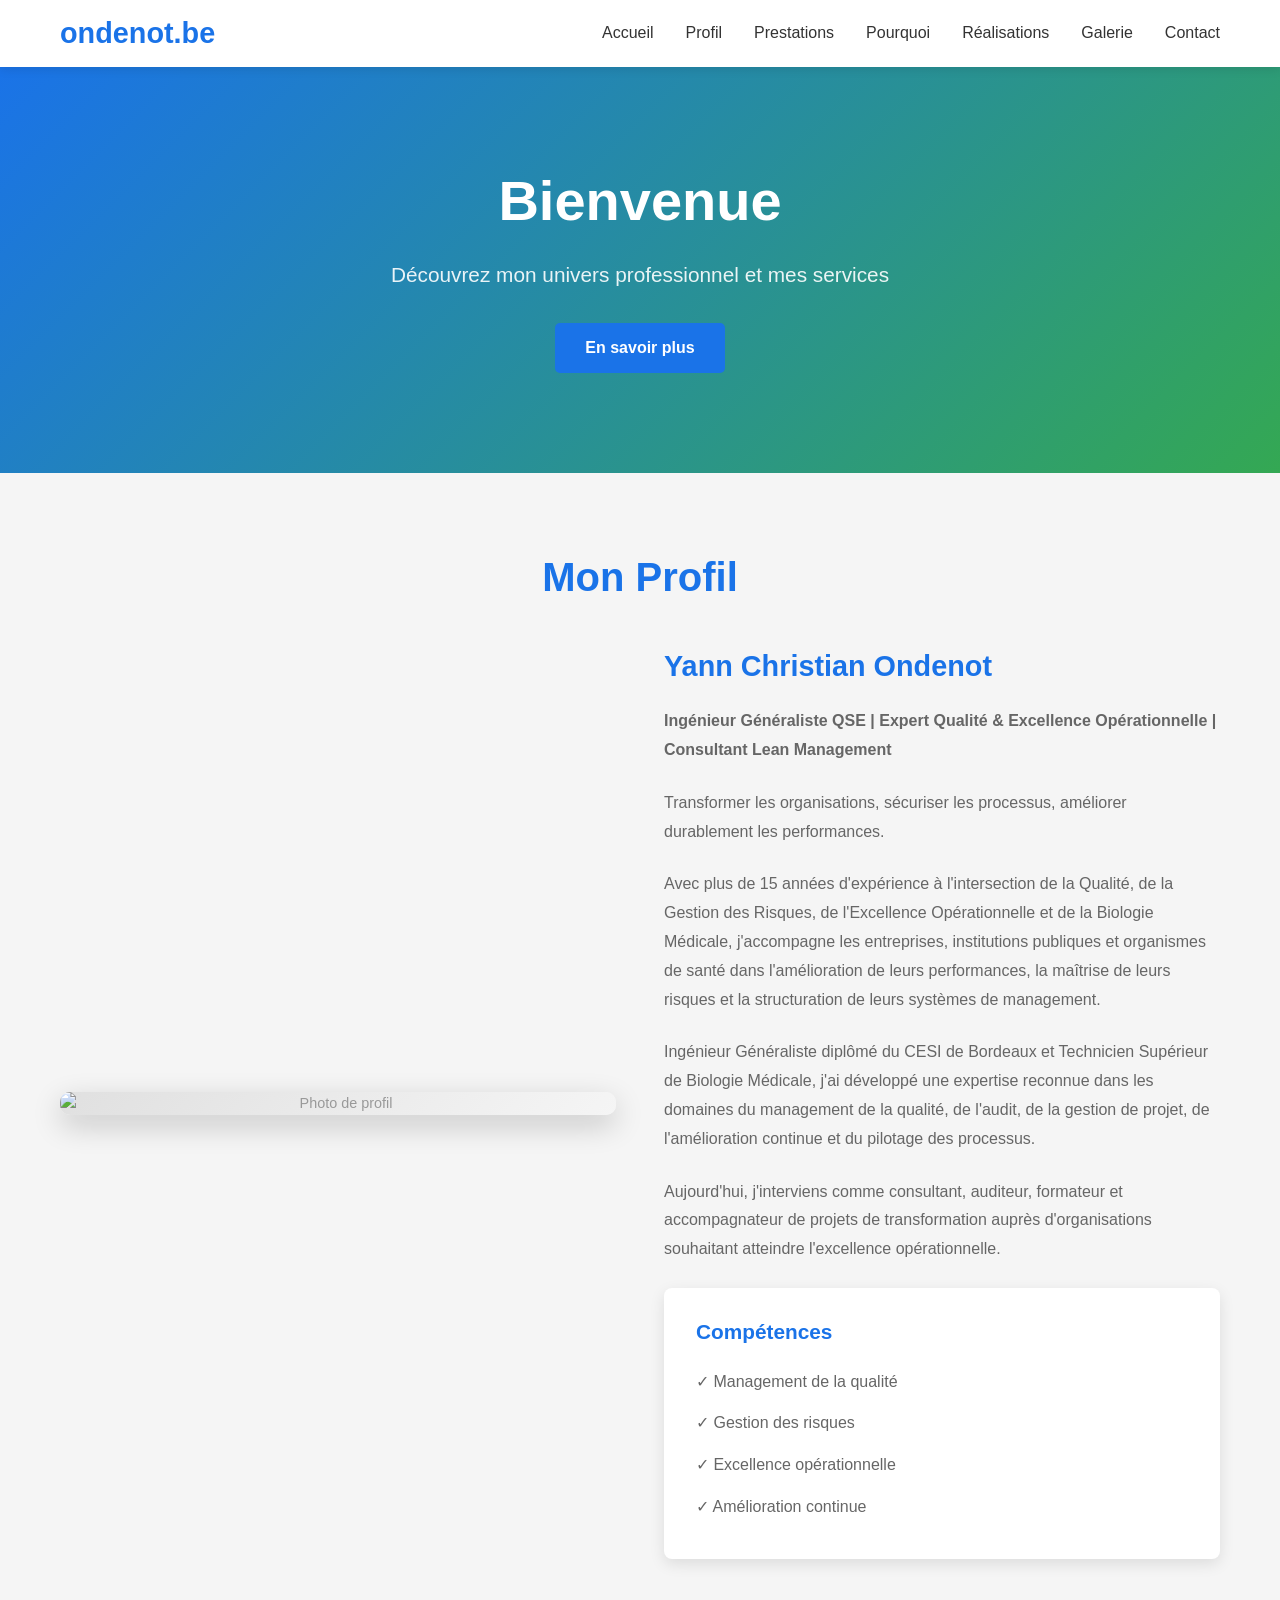
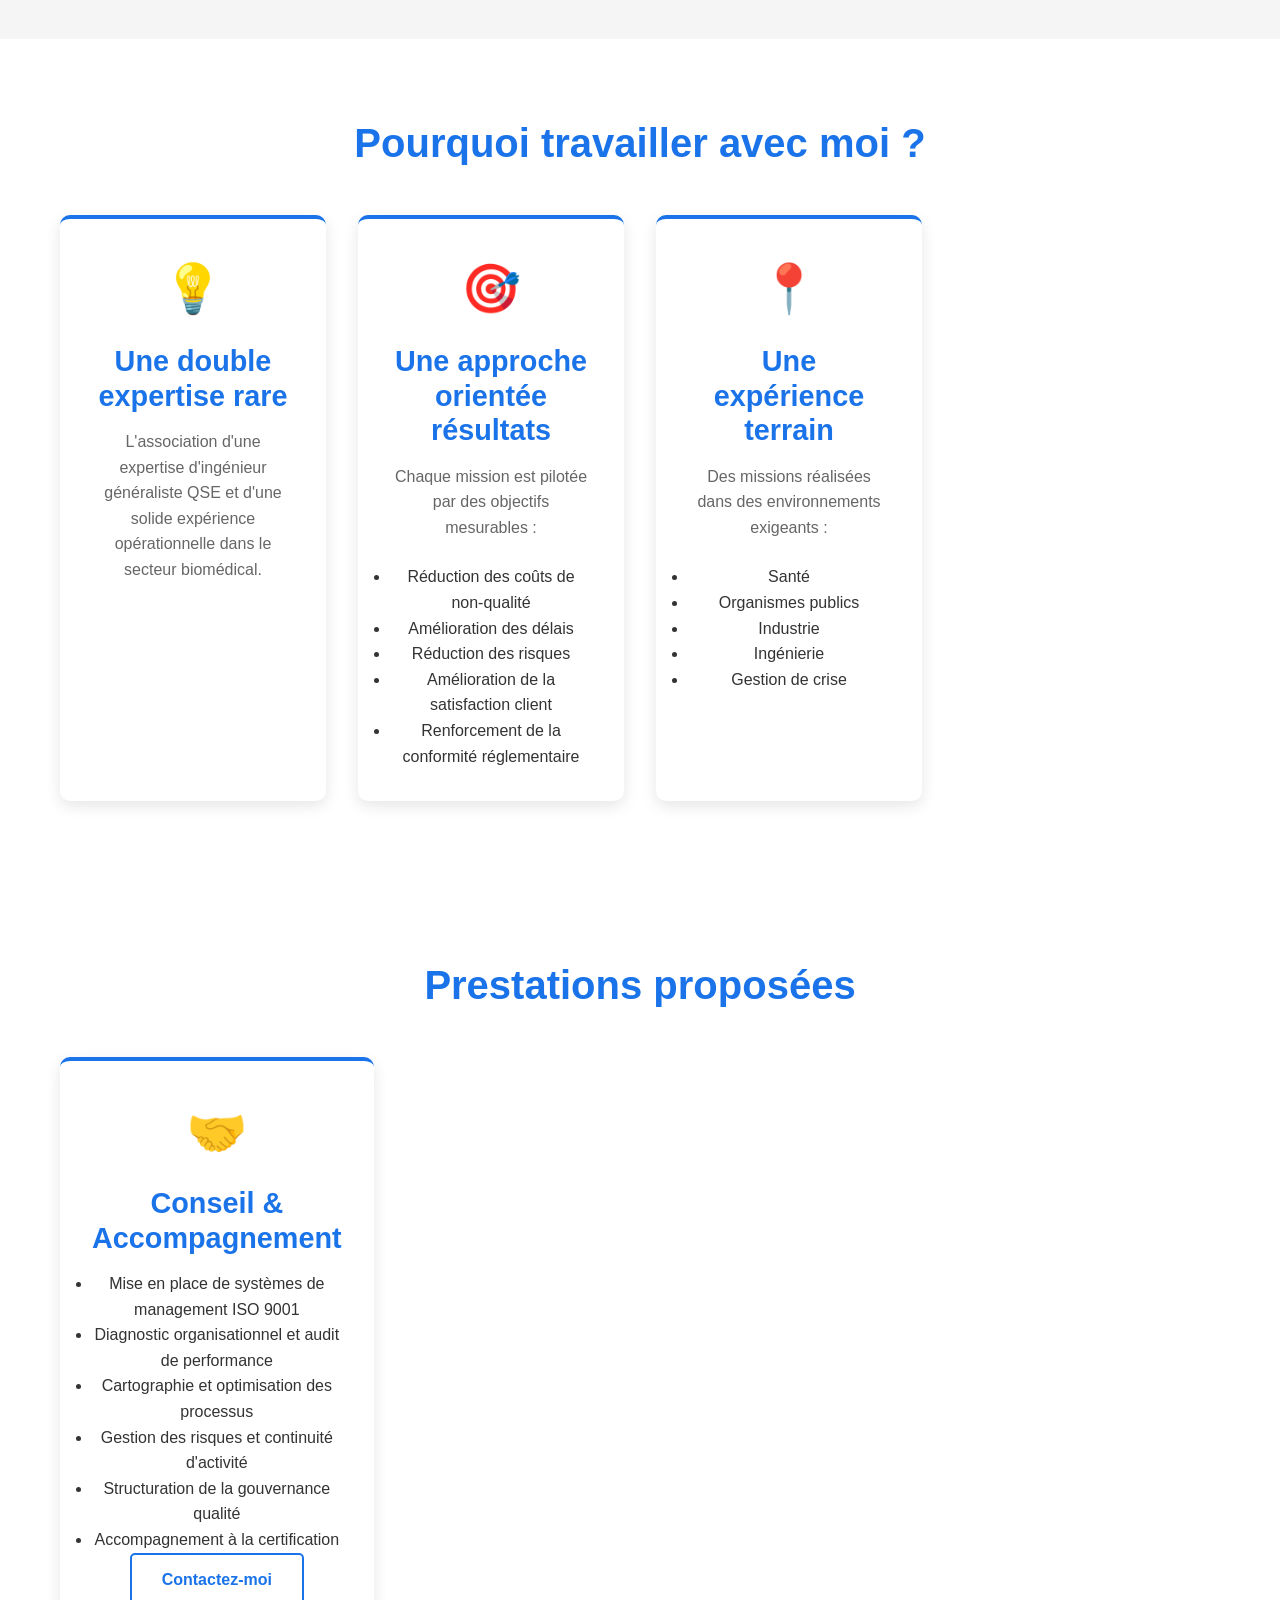
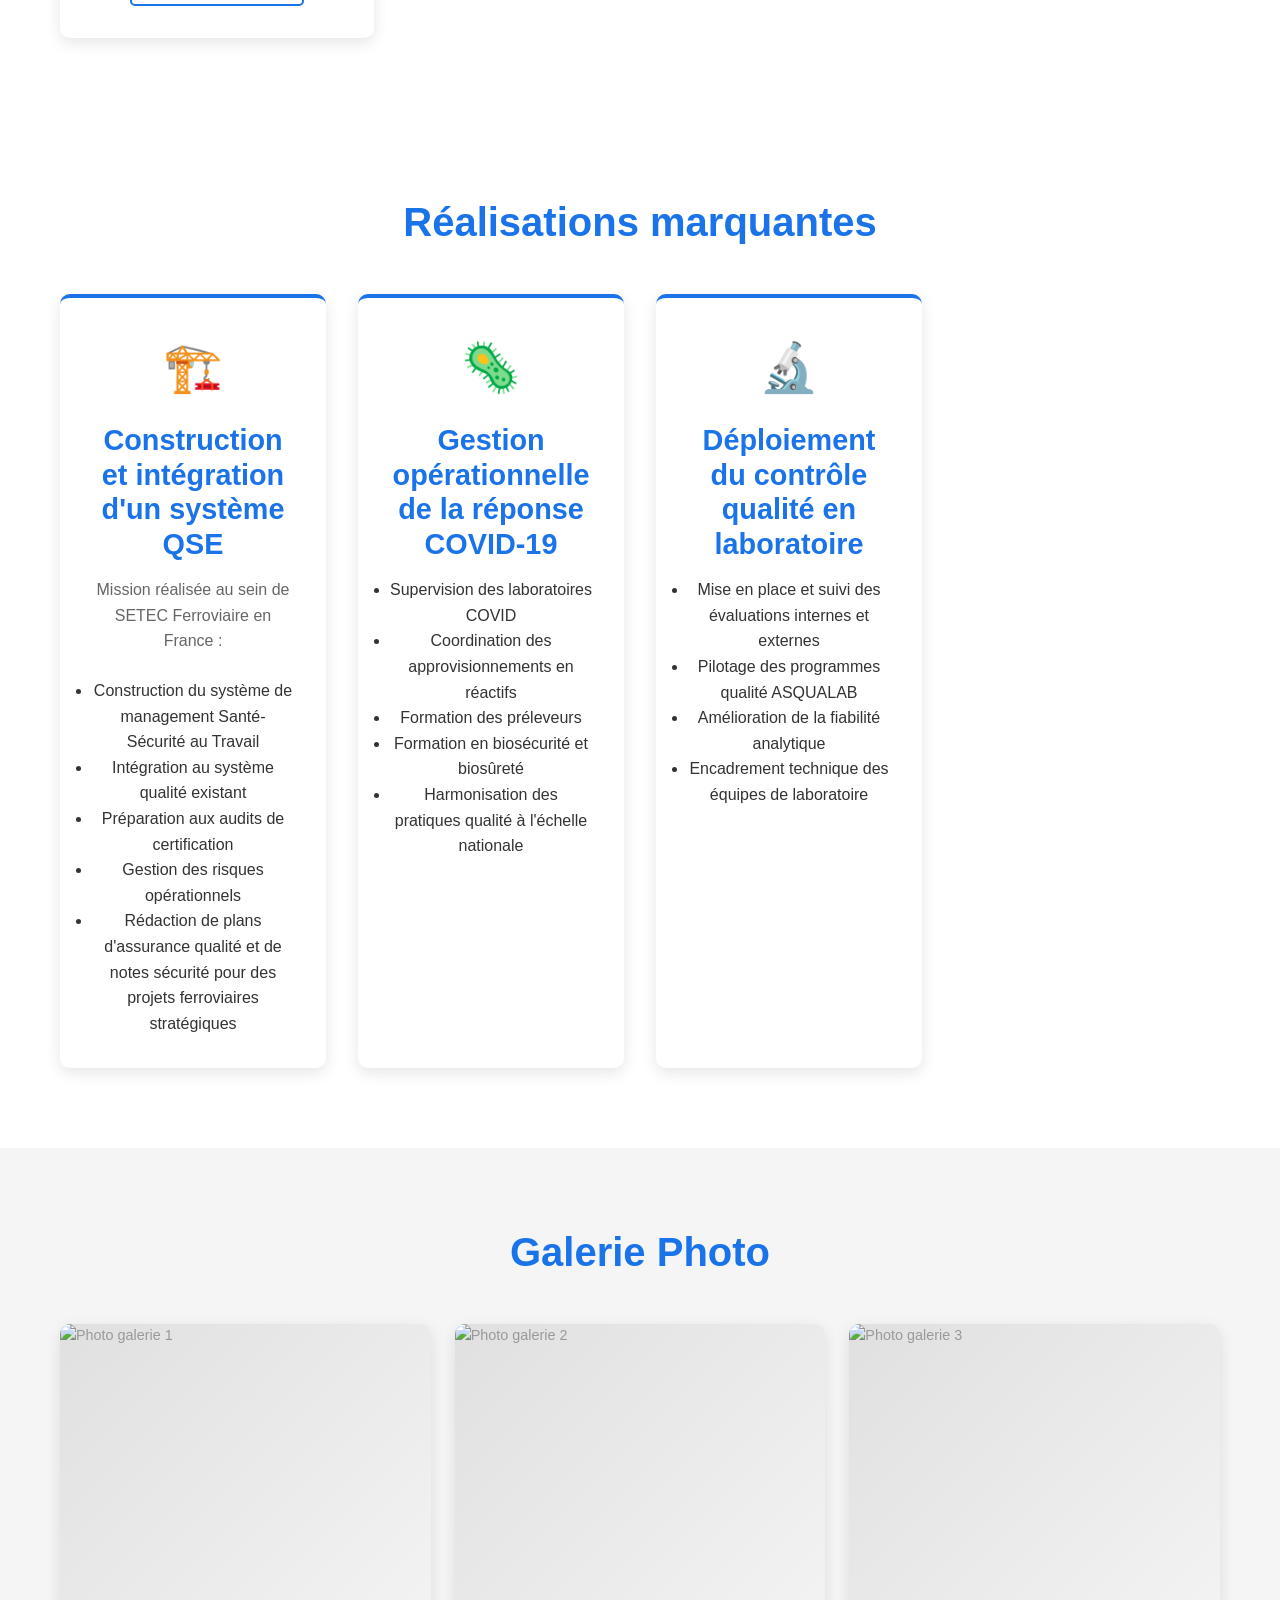
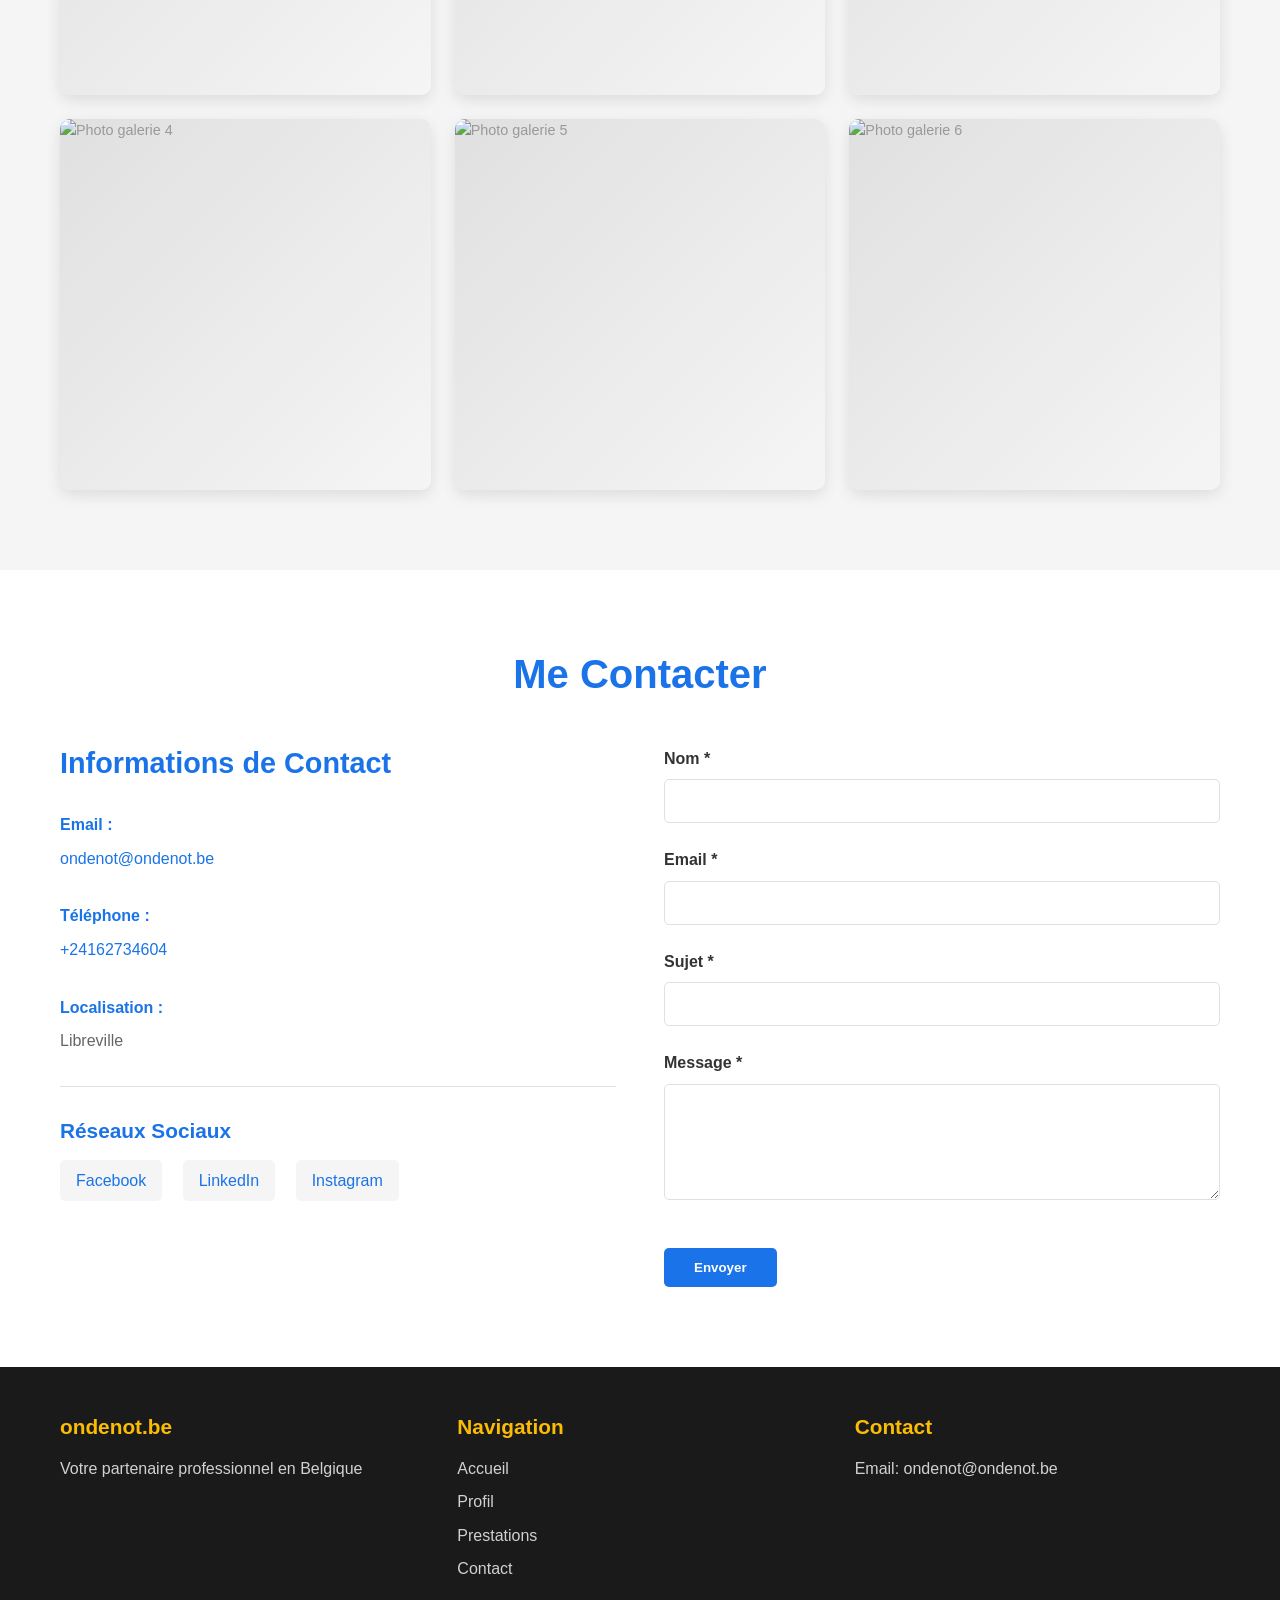
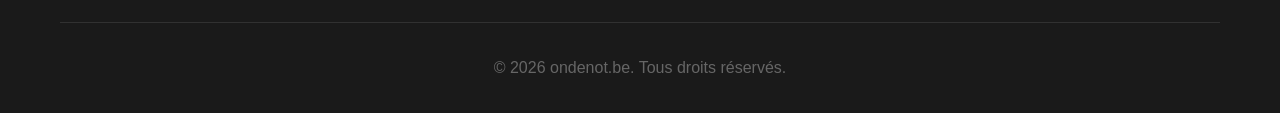
==== docs/index.html @ 8144bcaa "Add files via upload" ====
<!DOCTYPE html>
<html lang="fr">
<head>
    <meta charset="UTF-8">
    <meta name="viewport" content="width=device-width, initial-scale=1.0">
    <meta name="description" content="ondenot.be - Découvrez mon profil, mes prestations et galerie photo">
    <title>ondenot.be - Profil & Prestations</title>
    <link rel="stylesheet" href="assets/css/styles.css">
    <link rel="stylesheet" href="assets/css/responsive.css">
</head>
<body>
    <!-- Navigation -->
    <nav class="navbar">
        <div class="container">
            <div class="nav-wrapper">
                <div class="logo">
                    <h1>ondenot.be</h1>
                </div>
                <ul class="nav-menu">
                    <li><a href="#home" class="nav-link">Accueil</a></li>
                    <li><a href="#profil" class="nav-link">Profil</a></li>
                    <li><a href="#prestations" class="nav-link">Prestations</a></li>
                    <li><a href="#pourquoi" class="nav-link">Pourquoi</a></li>
                    <li><a href="#realisations" class="nav-link">Réalisations</a></li>
                    <li><a href="#galerie" class="nav-link">Galerie</a></li>
                    <li><a href="#contact" class="nav-link">Contact</a></li>
                </ul>
                <div class="hamburger">
                    <span></span>
                    <span></span>
                    <span></span>
                </div>
            </div>
        </div>
    </nav>

    <!-- Section Accueil -->
    <section id="home" class="hero">
        <div class="container">
            <div class="hero-content">
                <h2>Bienvenue</h2>
                <p>Découvrez mon univers professionnel et mes services</p>
                <a href="#prestations" class="btn btn-primary">En savoir plus</a>
            </div>
        </div>
    </section>

    <!-- Section Profil -->
    <section id="profil" class="profil">
        <div class="container">
            <h2 class="section-title">Mon Profil</h2>
            <div class="profil-content">
                <div class="profil-image">
                    <img src="assets/images/profil.jpg" alt="Photo de profil" class="image-placeholder">
                </div>
                <div class="profil-text">
                    <h3>Yann Christian Ondenot</h3>
                    <p><strong>Ingénieur Généraliste QSE | Expert Qualité & Excellence Opérationnelle | Consultant Lean Management</strong></p>
                    <p>Transformer les organisations, sécuriser les processus, améliorer durablement les performances.</p>
                    <p>Avec plus de 15 années d'expérience à l'intersection de la Qualité, de la Gestion des Risques, de l'Excellence Opérationnelle et de la Biologie Médicale, j'accompagne les entreprises, institutions publiques et organismes de santé dans l'amélioration de leurs performances, la maîtrise de leurs risques et la structuration de leurs systèmes de management.</p>
                    <p>Ingénieur Généraliste diplômé du CESI de Bordeaux et Technicien Supérieur de Biologie Médicale, j'ai développé une expertise reconnue dans les domaines du management de la qualité, de l'audit, de la gestion de projet, de l'amélioration continue et du pilotage des processus.</p>
                    <p>Aujourd'hui, j'interviens comme consultant, auditeur, formateur et accompagnateur de projets de transformation auprès d'organisations souhaitant atteindre l'excellence opérationnelle.</p>
                    <div class="skills">
                        <h4>Compétences</h4>
                        <ul>
                            <li>✓ Management de la qualité</li>
                            <li>✓ Gestion des risques</li>
                            <li>✓ Excellence opérationnelle</li>
                            <li>✓ Amélioration continue</li>
                        </ul>
                    </div>
                </div>
            </div>
        </div>
    </section>

    <!-- Section Pourquoi travailler avec moi -->
    <section id="pourquoi" class="prestations">
        <div class="container">
            <h2 class="section-title">Pourquoi travailler avec moi ?</h2>
            <div class="prestations-grid">
                <div class="prestation-card">
                    <div class="card-icon">💡</div>
                    <h3>Une double expertise rare</h3>
                    <p>L'association d'une expertise d'ingénieur généraliste QSE et d'une solide expérience opérationnelle dans le secteur biomédical.</p>
                </div>
                <div class="prestation-card">
                    <div class="card-icon">🎯</div>
                    <h3>Une approche orientée résultats</h3>
                    <p>Chaque mission est pilotée par des objectifs mesurables :</p>
                    <ul>
                        <li>Réduction des coûts de non-qualité</li>
                        <li>Amélioration des délais</li>
                        <li>Réduction des risques</li>
                        <li>Amélioration de la satisfaction client</li>
                        <li>Renforcement de la conformité réglementaire</li>
                    </ul>
                </div>
                <div class="prestation-card">
                    <div class="card-icon">📍</div>
                    <h3>Une expérience terrain</h3>
                    <p>Des missions réalisées dans des environnements exigeants :</p>
                    <ul>
                        <li>Santé</li>
                        <li>Organismes publics</li>
                        <li>Industrie</li>
                        <li>Ingénierie</li>
                        <li>Gestion de crise</li>
                    </ul>
                </div>
            </div>
        </div>
    </section>

    <!-- Section Prestations -->
    <section id="prestations" class="prestations">
        <div class="container">
            <h2 class="section-title">Prestations proposées</h2>
            <div class="prestations-grid">
                <div class="prestation-card">
                    <div class="card-icon">🤝</div>
                    <h3>Conseil & Accompagnement</h3>
                    <ul>
                        <li>Mise en place de systèmes de management ISO 9001</li>
                        <li>Diagnostic organisationnel et audit de performance</li>
                        <li>Cartographie et optimisation des processus</li>
                        <li>Gestion des risques et continuité d'activité</li>
                        <li>Structuration de la gouvernance qualité</li>
                        <li>Accompagnement à la certification</li>
                    </ul>
                    <a href="#contact" class="btn btn-secondary">Contactez-moi</a>
                </div>
            </div>
        </div>
    </section>

    <!-- Section Réalisations -->
    <section id="realisations" class="realisations">
        <div class="container">
            <h2 class="section-title">Réalisations marquantes</h2>
            <div class="prestations-grid">
                <div class="prestation-card">
                    <div class="card-icon">🏗️</div>
                    <h3>Construction et intégration d'un système QSE</h3>
                    <p>Mission réalisée au sein de SETEC Ferroviaire en France :</p>
                    <ul>
                        <li>Construction du système de management Santé-Sécurité au Travail</li>
                        <li>Intégration au système qualité existant</li>
                        <li>Préparation aux audits de certification</li>
                        <li>Gestion des risques opérationnels</li>
                        <li>Rédaction de plans d'assurance qualité et de notes sécurité pour des projets ferroviaires stratégiques</li>
                    </ul>
                </div>
                <div class="prestation-card">
                    <div class="card-icon">🦠</div>
                    <h3>Gestion opérationnelle de la réponse COVID-19</h3>
                    <ul>
                        <li>Supervision des laboratoires COVID</li>
                        <li>Coordination des approvisionnements en réactifs</li>
                        <li>Formation des préleveurs</li>
                        <li>Formation en biosécurité et biosûreté</li>
                        <li>Harmonisation des pratiques qualité à l'échelle nationale</li>
                    </ul>
                </div>
                <div class="prestation-card">
                    <div class="card-icon">🔬</div>
                    <h3>Déploiement du contrôle qualité en laboratoire</h3>
                    <ul>
                        <li>Mise en place et suivi des évaluations internes et externes</li>
                        <li>Pilotage des programmes qualité ASQUALAB</li>
                        <li>Amélioration de la fiabilité analytique</li>
                        <li>Encadrement technique des équipes de laboratoire</li>
                    </ul>
                </div>
            </div>
        </div>
    </section>

    <!-- Section Galerie -->
    <section id="galerie" class="galerie">
        <div class="container">
            <h2 class="section-title">Galerie Photo</h2>
            <div class="gallery-grid">
                <div class="gallery-item">
                    <img src="assets/gallery/photo-1.jpg" alt="Photo galerie 1" class="image-placeholder-gallery">
                    <div class="overlay">
                        <span>Photo 1</span>
                    </div>
                </div>
                <div class="gallery-item">
                    <img src="assets/gallery/photo-2.jpg" alt="Photo galerie 2" class="image-placeholder-gallery">
                    <div class="overlay">
                        <span>Photo 2</span>
                    </div>
                </div>
                <div class="gallery-item">
                    <img src="assets/gallery/photo-3.jpg" alt="Photo galerie 3" class="image-placeholder-gallery">
                    <div class="overlay">
                        <span>Photo 3</span>
                    </div>
                </div>
                <div class="gallery-item">
                    <img src="assets/gallery/photo-4.jpg" alt="Photo galerie 4" class="image-placeholder-gallery">
                    <div class="overlay">
                        <span>Photo 4</span>
                    </div>
                </div>
                <div class="gallery-item">
                    <img src="assets/gallery/photo-5.jpg" alt="Photo galerie 5" class="image-placeholder-gallery">
                    <div class="overlay">
                        <span>Photo 5</span>
                    </div>
                </div>
                <div class="gallery-item">
                    <img src="assets/gallery/photo-6.jpg" alt="Photo galerie 6" class="image-placeholder-gallery">
                    <div class="overlay">
                        <span>Photo 6</span>
                    </div>
                </div>
            </div>
        </div>
    </section>

    <!-- Section Contact -->
    <section id="contact" class="contact">
        <div class="container">
            <h2 class="section-title">Me Contacter</h2>
            <div class="contact-wrapper">
                <div class="contact-info">
                    <h3>Informations de Contact</h3>
                    <div class="info-item">
                        <strong>Email :</strong>
                        <a href="mailto:ondenot@ondenot.be">ondenot@ondenot.be</a>
                    </div>
                    <div class="info-item">
                        <strong>Téléphone :</strong>
                        <a href="tel:+24162734604">+24162734604</a>
                    </div>
                    <div class="info-item">
                        <strong>Localisation :</strong>
                        <p>Libreville</p>
                    </div>
                    <div class="social-links">
                        <h4>Réseaux Sociaux</h4>
                        <a href="#" class="social-link">Facebook</a>
                        <a href="https://www.linkedin.com/in/ondenotyann" class="social-link" target="_blank" rel="noopener">LinkedIn</a>
                        <a href="#" class="social-link">Instagram</a>
                    </div>
                </div>
                <form class="contact-form" id="contactForm">
                    <div class="form-group">
                        <label for="name">Nom *</label>
                        <input type="text" id="name" name="name" required>
                    </div>
                    <div class="form-group">
                        <label for="email">Email *</label>
                        <input type="email" id="email" name="email" required>
                    </div>
                    <div class="form-group">
                        <label for="sujet">Sujet *</label>
                        <input type="text" id="sujet" name="sujet" required>
                    </div>
                    <div class="form-group">
                        <label for="message">Message *</label>
                        <textarea id="message" name="message" rows="5" required></textarea>
                    </div>
                    <button type="submit" class="btn btn-primary">Envoyer</button>
                </form>
            </div>
        </div>
    </section>

    <!-- Footer -->
    <footer class="footer">
        <div class="container">
            <div class="footer-content">
                <div class="footer-section">
                    <h4>ondenot.be</h4>
                    <p>Votre partenaire professionnel en Belgique</p>
                </div>
                <div class="footer-section">
                    <h4>Navigation</h4>
                    <ul>
                        <li><a href="#home">Accueil</a></li>
                        <li><a href="#profil">Profil</a></li>
                        <li><a href="#prestations">Prestations</a></li>
                        <li><a href="#contact">Contact</a></li>
                    </ul>
                </div>
                <div class="footer-section">
                    <h4>Contact</h4>
                    <p>Email: <a href="mailto:ondenot@ondenot.be">ondenot@ondenot.be</a></p>
                </div>
            </div>
            <div class="footer-bottom">
                <p>&copy; 2026 ondenot.be. Tous droits réservés.</p>
            </div>
        </div>
    </footer>

    <script src="assets/js/main.js"></script>
</body>
</html>
---- docs/assets/css/styles.css ----
/* ===========================
   VARIABLES & RESET
   =========================== */

:root {
    --primary-color: #1a73e8;
    --secondary-color: #34a853;
    --accent-color: #fbbc04;
    --dark-bg: #1a1a1a;
    --light-bg: #f5f5f5;
    --text-dark: #333333;
    --text-light: #666666;
    --border-color: #e0e0e0;
    --transition: all 0.3s ease;
}

* {
    margin: 0;
    padding: 0;
    box-sizing: border-box;
}

html {
    scroll-behavior: smooth;
}

body {
    font-family: 'Segoe UI', Tahoma, Geneva, Verdana, sans-serif;
    line-height: 1.6;
    color: var(--text-dark);
    background-color: #ffffff;
}

/* ===========================
   CONTAINER & TYPOGRAPHY
   =========================== */

.container {
    max-width: 1200px;
    margin: 0 auto;
    padding: 0 20px;
}

h1, h2, h3, h4, h5, h6 {
    line-height: 1.2;
    margin-bottom: 1rem;
}

h2 {
    font-size: 2.5rem;
    color: var(--text-dark);
}

h3 {
    font-size: 1.8rem;
    color: var(--text-dark);
}

h4 {
    font-size: 1.3rem;
    color: var(--text-dark);
}

p {
    color: var(--text-light);
    margin-bottom: 1rem;
}

a {
    text-decoration: none;
    color: var(--primary-color);
    transition: var(--transition);
}

a:hover {
    color: var(--secondary-color);
}

/* ===========================
   NAVBAR
   =========================== */

.navbar {
    background: white;
    box-shadow: 0 2px 10px rgba(0, 0, 0, 0.1);
    position: sticky;
    top: 0;
    z-index: 1000;
}

.nav-wrapper {
    display: flex;
    justify-content: space-between;
    align-items: center;
    padding: 1rem 0;
}

.logo h1 {
    color: var(--primary-color);
    font-size: 1.8rem;
    margin: 0;
}

.nav-menu {
    display: flex;
    list-style: none;
    gap: 2rem;
}

.nav-link {
    color: var(--text-dark);
    font-weight: 500;
    transition: var(--transition);
    position: relative;
}

.nav-link::after {
    content: '';
    position: absolute;
    bottom: -5px;
    left: 0;
    width: 0;
    height: 2px;
    background-color: var(--primary-color);
    transition: width 0.3s ease;
}

.nav-link:hover::after {
    width: 100%;
}

.hamburger {
    display: none;
    flex-direction: column;
    cursor: pointer;
}

.hamburger span {
    width: 25px;
    height: 3px;
    background-color: var(--text-dark);
    margin: 5px 0;
    transition: var(--transition);
}

/* ===========================
   BUTTONS
   =========================== */

.btn {
    display: inline-block;
    padding: 12px 30px;
    border-radius: 5px;
    font-weight: 600;
    cursor: pointer;
    transition: var(--transition);
    border: none;
    text-align: center;
}

.btn-primary {
    background-color: var(--primary-color);
    color: white;
}

.btn-primary:hover {
    background-color: #1557b0;
    transform: translateY(-2px);
    box-shadow: 0 5px 15px rgba(26, 115, 232, 0.3);
}

.btn-secondary {
    background-color: white;
    color: var(--primary-color);
    border: 2px solid var(--primary-color);
}

.btn-secondary:hover {
    background-color: var(--primary-color);
    color: white;
}

/* ===========================
   HERO SECTION
   =========================== */

.hero {
    background: linear-gradient(135deg, var(--primary-color) 0%, var(--secondary-color) 100%);
    color: white;
    padding: 100px 0;
    text-align: center;
}

.hero-content h2 {
    font-size: 3.5rem;
    color: white;
    margin-bottom: 1.5rem;
}

.hero-content p {
    font-size: 1.3rem;
    color: rgba(255, 255, 255, 0.9);
    margin-bottom: 2rem;
}

/* ===========================
   SECTION STYLES
   =========================== */

section {
    padding: 80px 0;
}

.section-title {
    text-align: center;
    margin-bottom: 3rem;
    color: var(--primary-color);
    font-size: 2.5rem;
}

/* ===========================
   PROFIL SECTION
   =========================== */

.profil {
    background-color: var(--light-bg);
}

.profil-content {
    display: grid;
    grid-template-columns: 1fr 1fr;
    gap: 3rem;
    align-items: center;
}

.profil-image {
    text-align: center;
}

.profil-image img {
    max-width: 100%;
    border-radius: 10px;
    box-shadow: 0 10px 30px rgba(0, 0, 0, 0.2);
}

.profil-text h3 {
    color: var(--primary-color);
    margin-bottom: 1.5rem;
}

.profil-text p {
    margin-bottom: 1.5rem;
    line-height: 1.8;
}

.skills {
    background: white;
    padding: 2rem;
    border-radius: 8px;
    box-shadow: 0 5px 15px rgba(0, 0, 0, 0.1);
}

.skills h4 {
    color: var(--primary-color);
    margin-bottom: 1rem;
}

.skills ul {
    list-style: none;
}

.skills li {
    padding: 0.5rem 0;
    color: var(--text-light);
}

.skills li:before {
    margin-right: 0.5rem;
    color: var(--secondary-color);
}

/* ===========================
   PRESTATIONS SECTION
   =========================== */

.prestations {
    background-color: white;
}

.prestations-grid {
    display: grid;
    grid-template-columns: repeat(auto-fit, minmax(250px, 1fr));
    gap: 2rem;
}

.prestation-card {
    background: white;
    padding: 2rem;
    border-radius: 10px;
    text-align: center;
    box-shadow: 0 5px 15px rgba(0, 0, 0, 0.1);
    transition: var(--transition);
    border-top: 4px solid var(--primary-color);
}

.prestation-card:hover {
    transform: translateY(-10px);
    box-shadow: 0 15px 30px rgba(0, 0, 0, 0.2);
}

.card-icon {
    font-size: 3rem;
    margin-bottom: 1rem;
}

.prestation-card h3 {
    color: var(--primary-color);
    margin-bottom: 1rem;
}

.prestation-card p {
    margin-bottom: 1.5rem;
    color: var(--text-light);
}

/* ===========================
   GALERIE SECTION
   =========================== */

.galerie {
    background-color: var(--light-bg);
}

.gallery-grid {
    display: grid;
    grid-template-columns: repeat(auto-fit, minmax(250px, 1fr));
    gap: 1.5rem;
}

.gallery-item {
    position: relative;
    overflow: hidden;
    border-radius: 10px;
    box-shadow: 0 5px 15px rgba(0, 0, 0, 0.1);
    cursor: pointer;
    aspect-ratio: 1;
}

.gallery-item img {
    width: 100%;
    height: 100%;
    object-fit: cover;
    transition: var(--transition);
}

.gallery-item:hover img {
    transform: scale(1.1);
}

.overlay {
    position: absolute;
    top: 0;
    left: 0;
    right: 0;
    bottom: 0;
    background: rgba(26, 115, 232, 0.8);
    display: flex;
    align-items: center;
    justify-content: center;
    opacity: 0;
    transition: var(--transition);
}

.gallery-item:hover .overlay {
    opacity: 1;
}

.overlay span {
    color: white;
    font-size: 1.5rem;
    font-weight: 600;
}

.image-placeholder,
.image-placeholder-gallery {
    width: 100%;
    height: 100%;
    background: linear-gradient(135deg, #e0e0e0 0%, #f5f5f5 100%);
    display: flex;
    align-items: center;
    justify-content: center;
    color: #999;
    font-size: 0.9rem;
}

/* ===========================
   CONTACT SECTION
   =========================== */

.contact {
    background-color: white;
}

.contact-wrapper {
    display: grid;
    grid-template-columns: 1fr 1fr;
    gap: 3rem;
}

.contact-info h3 {
    color: var(--primary-color);
    margin-bottom: 2rem;
}

.info-item {
    margin-bottom: 2rem;
}

.info-item strong {
    display: block;
    margin-bottom: 0.5rem;
    color: var(--primary-color);
}

.social-links {
    margin-top: 2rem;
    padding-top: 2rem;
    border-top: 1px solid var(--border-color);
}

.social-links h4 {
    color: var(--primary-color);
    margin-bottom: 1rem;
}

.social-link {
    display: inline-block;
    margin-right: 1rem;
    padding: 0.5rem 1rem;
    background-color: var(--light-bg);
    border-radius: 5px;
    color: var(--primary-color);
    transition: var(--transition);
}

.social-link:hover {
    background-color: var(--primary-color);
    color: white;
}

.contact-form {
    display: flex;
    flex-direction: column;
}

.form-group {
    margin-bottom: 1.5rem;
}

.form-group label {
    display: block;
    margin-bottom: 0.5rem;
    font-weight: 600;
    color: var(--text-dark);
}

.form-group input,
.form-group textarea {
    width: 100%;
    padding: 12px;
    border: 1px solid var(--border-color);
    border-radius: 5px;
    font-family: inherit;
    font-size: 1rem;
    transition: var(--transition);
}

.form-group input:focus,
.form-group textarea:focus {
    outline: none;
    border-color: var(--primary-color);
    box-shadow: 0 0 0 3px rgba(26, 115, 232, 0.1);
}

.contact-form .btn {
    align-self: flex-start;
    margin-top: 1rem;
}

/* ===========================
   FOOTER
   =========================== */

.footer {
    background-color: var(--dark-bg);
    color: white;
    padding: 3rem 0 1rem;
}

.footer-content {
    display: grid;
    grid-template-columns: repeat(auto-fit, minmax(250px, 1fr));
    gap: 2rem;
    margin-bottom: 2rem;
}

.footer-section h4 {
    color: var(--accent-color);
    margin-bottom: 1rem;
}

.footer-section p {
    color: rgba(255, 255, 255, 0.8);
}

.footer-section ul {
    list-style: none;
}

.footer-section ul li {
    margin-bottom: 0.5rem;
}

.footer-section a {
    color: rgba(255, 255, 255, 0.8);
    transition: var(--transition);
}

.footer-section a:hover {
    color: var(--accent-color);
}

.footer-bottom {
    border-top: 1px solid rgba(255, 255, 255, 0.1);
    padding-top: 2rem;
    text-align: center;
    color: rgba(255, 255, 255, 0.6);
}

/* ===========================
   ANIMATIONS
   =========================== */

@keyframes fadeInUp {
    from {
        opacity: 0;
        transform: translateY(30px);
    }
    to {
        opacity: 1;
        transform: translateY(0);
    }
}

section {
    animation: fadeInUp 0.6s ease;
}

/* ===========================
   UTILITY CLASSES
   =========================== */

.text-center {
    text-align: center;
}

.mt-2 {
    margin-top: 2rem;
}

.mb-2 {
    margin-bottom: 2rem;
}

.hidden {
    display: none;
}
---- docs/assets/css/responsive.css ----
/* ===========================
   RESPONSIVE DESIGN
   =========================== */

/* Tablets - 768px and down */
@media (max-width: 768px) {
    .hamburger {
        display: flex;
    }

    .nav-menu {
        position: absolute;
        left: -100%;
        top: 70px;
        flex-direction: column;
        background-color: white;
        width: 100%;
        text-align: center;
        transition: 0.3s;
        box-shadow: 0 10px 27px rgba(0, 0, 0, 0.05);
        padding: 2rem 0;
        gap: 0;
    }

    .nav-menu.active {
        left: 0;
    }

    .nav-menu li {
        margin: 1rem 0;
    }

    .hero-content h2 {
        font-size: 2.5rem;
    }

    .hero-content p {
        font-size: 1rem;
    }

    .section-title {
        font-size: 2rem;
    }

    .profil-content {
        grid-template-columns: 1fr;
        gap: 2rem;
    }

    .prestations-grid {
        grid-template-columns: 1fr;
    }

    .gallery-grid {
        grid-template-columns: repeat(2, 1fr);
    }

    .contact-wrapper {
        grid-template-columns: 1fr;
        gap: 2rem;
    }

    .contact-form .btn {
        width: 100%;
    }

    .footer-content {
        grid-template-columns: 1fr;
    }
}

/* Mobile - 480px and down */
@media (max-width: 480px) {
    .container {
        padding: 0 15px;
    }

    .logo h1 {
        font-size: 1.3rem;
    }

    h2 {
        font-size: 1.8rem;
    }

    h3 {
        font-size: 1.3rem;
    }

    .hero {
        padding: 60px 0;
    }

    .hero-content h2 {
        font-size: 1.8rem;
    }

    .hero-content p {
        font-size: 0.9rem;
    }

    section {
        padding: 50px 0;
    }

    .section-title {
        font-size: 1.5rem;
        margin-bottom: 2rem;
    }

    .btn {
        padding: 10px 20px;
        font-size: 0.9rem;
    }

    .prestation-card {
        padding: 1.5rem;
    }

    .card-icon {
        font-size: 2.5rem;
    }

    .gallery-grid {
        grid-template-columns: 1fr;
    }

    .gallery-item {
        aspect-ratio: 1;
    }

    .contact-info {
        order: 2;
    }

    .contact-form {
        order: 1;
    }

    .form-group input,
    .form-group textarea {
        padding: 10px;
        font-size: 16px; /* Prevents zoom on iOS */
    }

    .profil-text p {
        font-size: 0.95rem;
    }

    .skills {
        padding: 1.5rem;
    }

    .footer-bottom {
        font-size: 0.9rem;
    }
}

/* Large screens - 1024px and up */
@media (min-width: 1024px) {
    .container {
        max-width: 1200px;
    }

    .prestations-grid {
        grid-template-columns: repeat(4, 1fr);
    }

    .gallery-grid {
        grid-template-columns: repeat(3, 1fr);
    }
}

/* Extra large screens - 1440px and up */
@media (min-width: 1440px) {
    .container {
        max-width: 1400px;
    }

    .hero-content h2 {
        font-size: 4rem;
    }
}

/* Accessibility: Reduced motion */
@media (prefers-reduced-motion: reduce) {
    * {
        animation: none !important;
        transition: none !important;
    }
}

/* Print styles */
@media print {
    .navbar,
    .footer,
    .btn {
        display: none;
    }

    section {
        page-break-inside: avoid;
    }
}
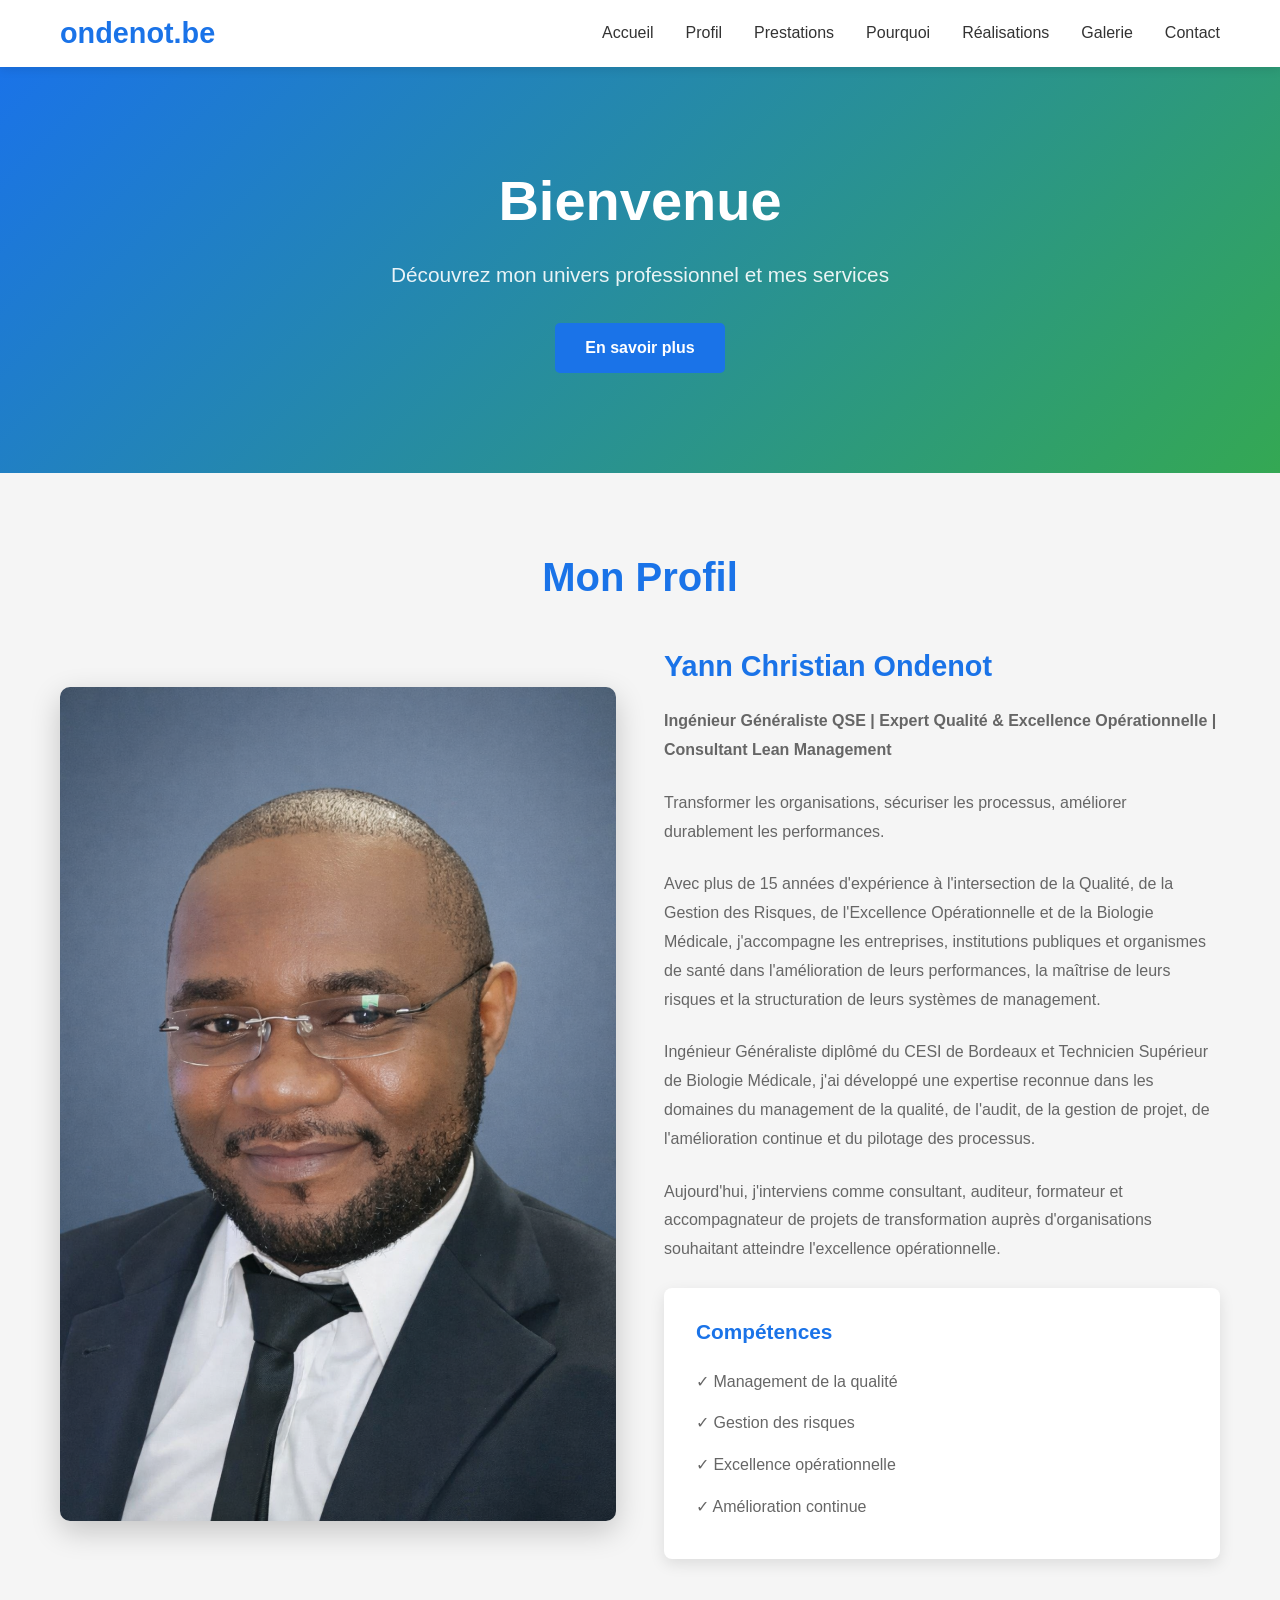
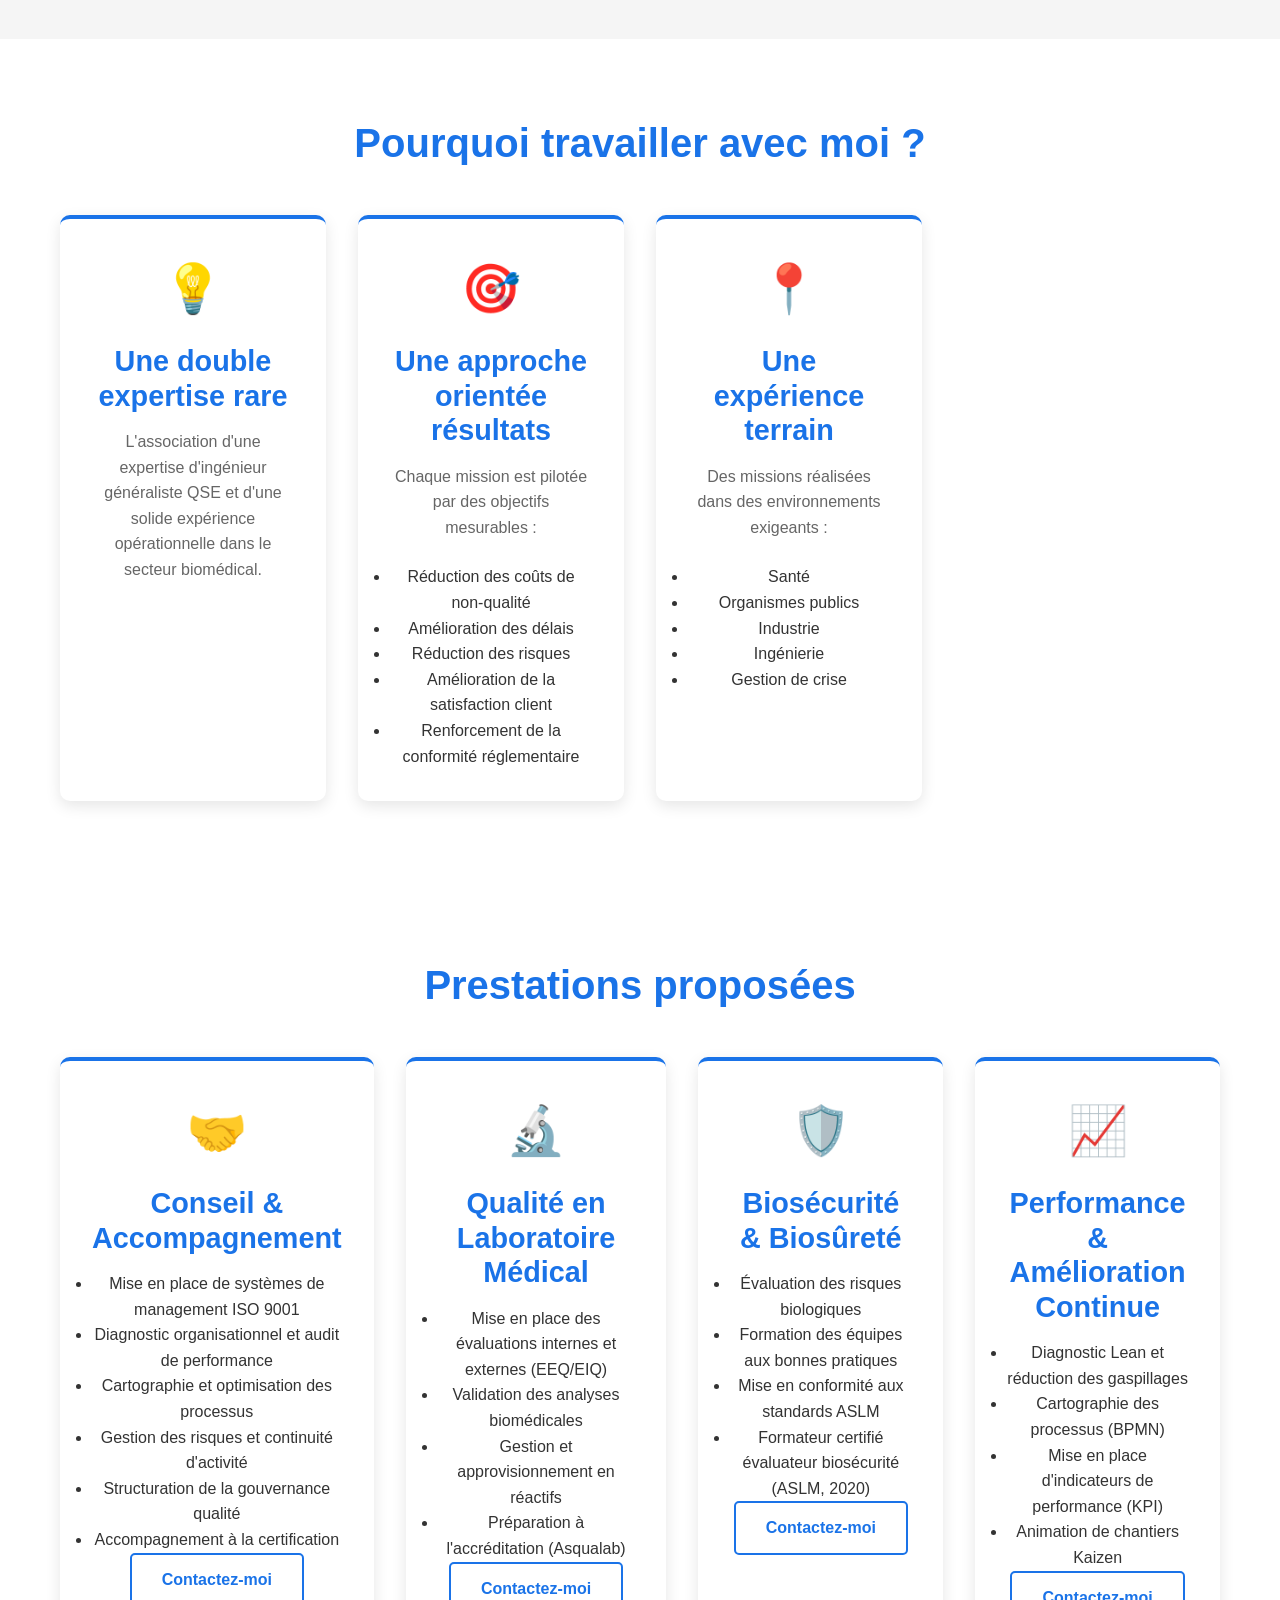
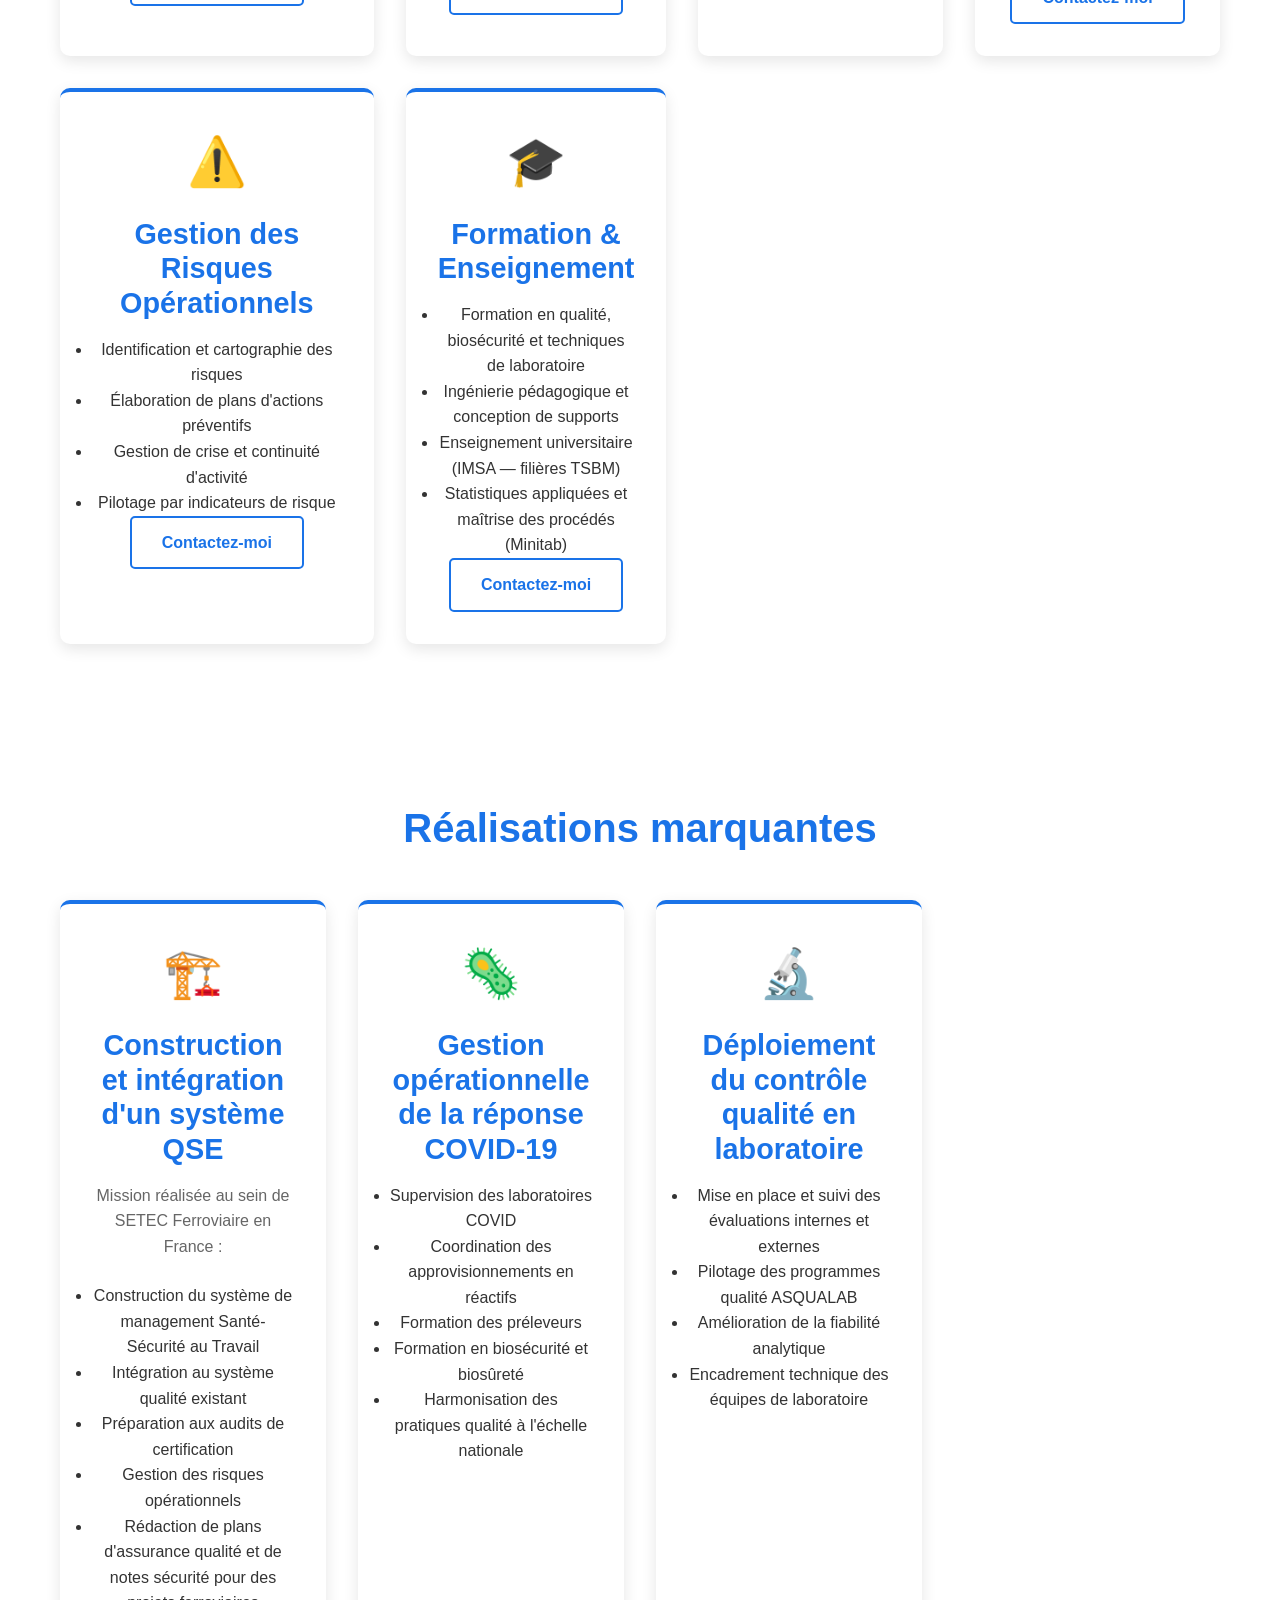
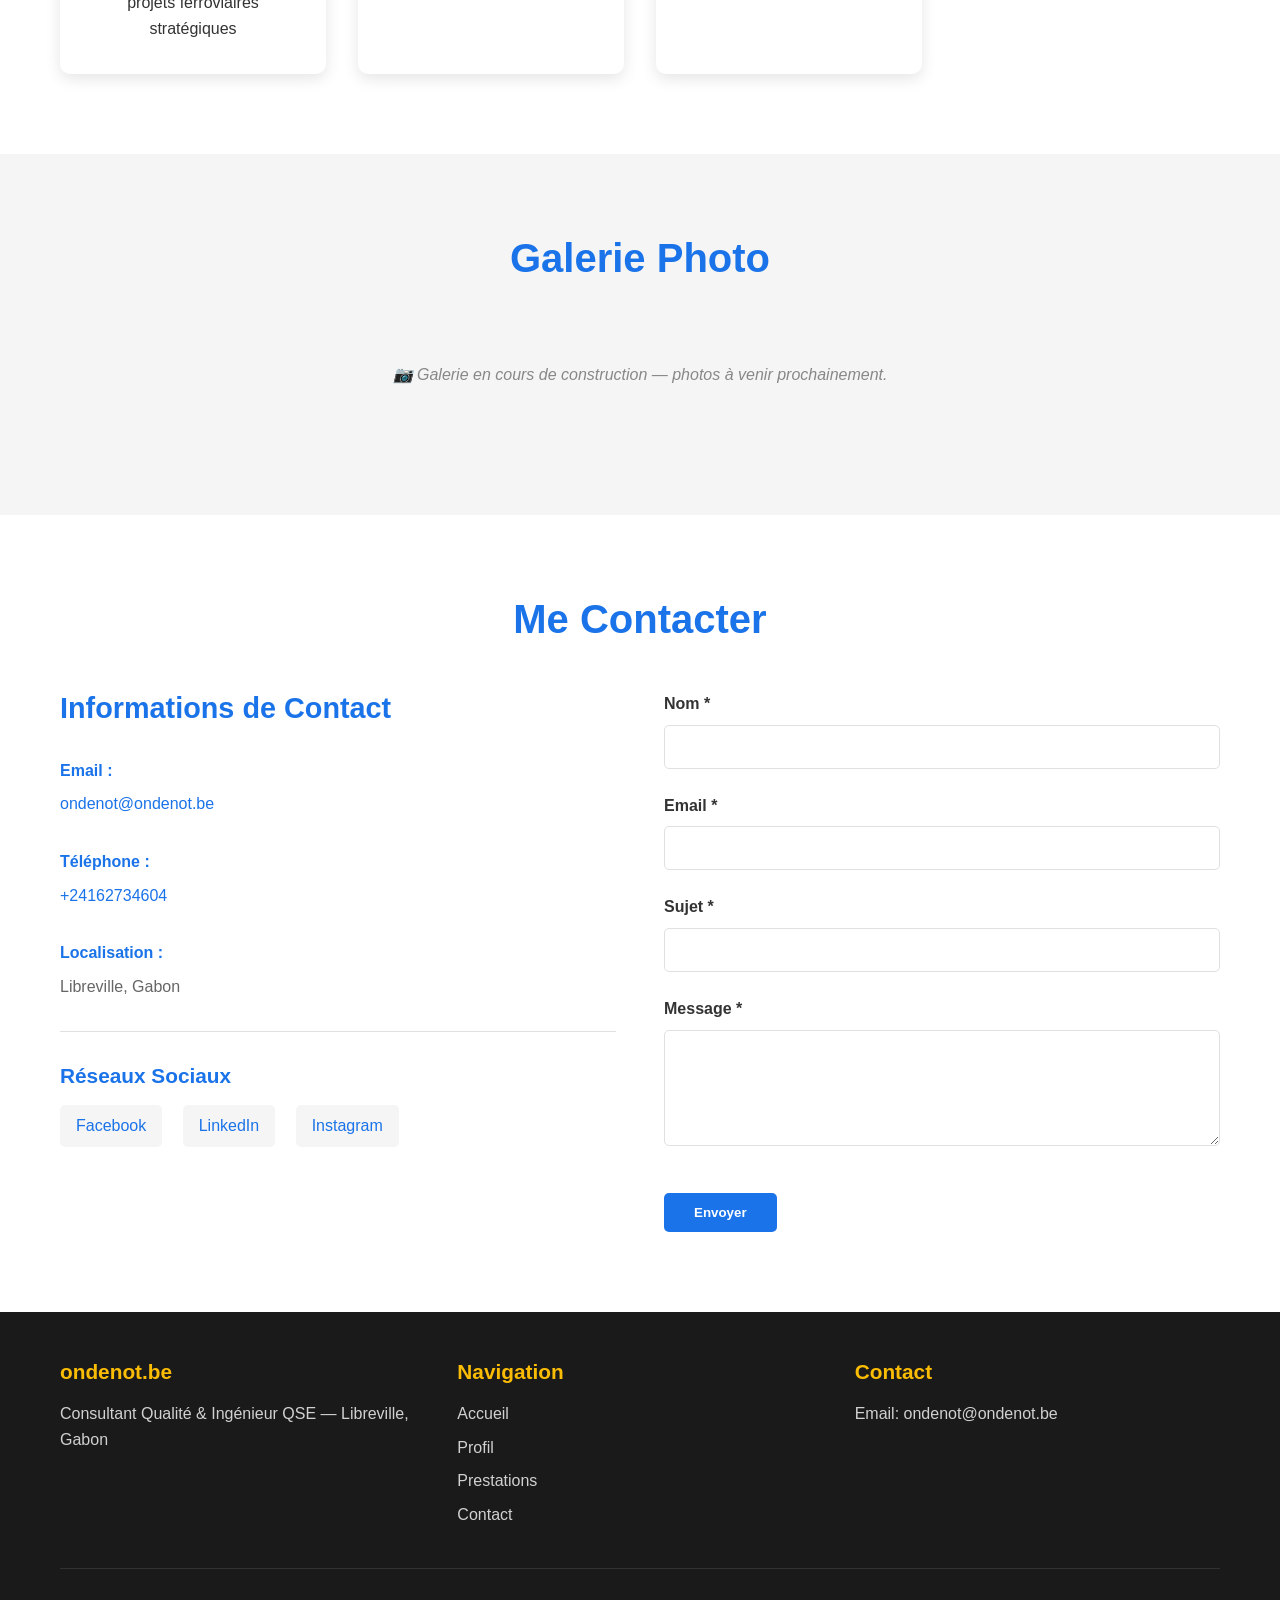
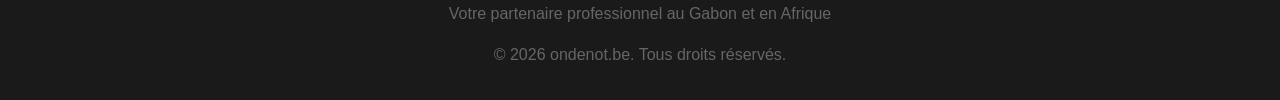
==== commit 3c19b3c8: "Add files via upload" ====
--- a/docs/index.html
+++ b/docs/index.html
@@ -130,6 +130,61 @@
                     </ul>
                     <a href="#contact" class="btn btn-secondary">Contactez-moi</a>
                 </div>
+                <div class="prestation-card">
+                    <div class="card-icon">🔬</div>
+                    <h3>Qualité en Laboratoire Médical</h3>
+                    <ul>
+                        <li>Mise en place des évaluations internes et externes (EEQ/EIQ)</li>
+                        <li>Validation des analyses biomédicales</li>
+                        <li>Gestion et approvisionnement en réactifs</li>
+                        <li>Préparation à l'accréditation (Asqualab)</li>
+                    </ul>
+                    <a href="#contact" class="btn btn-secondary">Contactez-moi</a>
+                </div>
+                <div class="prestation-card">
+                    <div class="card-icon">🛡️</div>
+                    <h3>Biosécurité & Biosûreté</h3>
+                    <ul>
+                        <li>Évaluation des risques biologiques</li>
+                        <li>Formation des équipes aux bonnes pratiques</li>
+                        <li>Mise en conformité aux standards ASLM</li>
+                        <li>Formateur certifié évaluateur biosécurité (ASLM, 2020)</li>
+                    </ul>
+                    <a href="#contact" class="btn btn-secondary">Contactez-moi</a>
+                </div>
+                <div class="prestation-card">
+                    <div class="card-icon">📈</div>
+                    <h3>Performance & Amélioration Continue</h3>
+                    <ul>
+                        <li>Diagnostic Lean et réduction des gaspillages</li>
+                        <li>Cartographie des processus (BPMN)</li>
+                        <li>Mise en place d'indicateurs de performance (KPI)</li>
+                        <li>Animation de chantiers Kaizen</li>
+                    </ul>
+                    <a href="#contact" class="btn btn-secondary">Contactez-moi</a>
+                </div>
+                <div class="prestation-card">
+                    <div class="card-icon">⚠️</div>
+                    <h3>Gestion des Risques Opérationnels</h3>
+                    <ul>
+                        <li>Identification et cartographie des risques</li>
+                        <li>Élaboration de plans d'actions préventifs</li>
+                        <li>Gestion de crise et continuité d'activité</li>
+                        <li>Pilotage par indicateurs de risque</li>
+                    </ul>
+                    <a href="#contact" class="btn btn-secondary">Contactez-moi</a>
+                </div>
+                <div class="prestation-card">
+                    <div class="card-icon">🎓</div>
+                    <h3>Formation & Enseignement</h3>
+                    <ul>
+                        <li>Formation en qualité, biosécurité et techniques de laboratoire</li>
+                        <li>Ingénierie pédagogique et conception de supports</li>
+                        <li>Enseignement universitaire (IMSA — filières TSBM)</li>
+                        <li>Statistiques appliquées et maîtrise des procédés (Minitab)</li>
+                    </ul>
+                    <a href="#contact" class="btn btn-secondary">Contactez-moi</a>
+                </div>
             </div>
         </div>
     </section>
@@ -180,44 +235,9 @@
     <section id="galerie" class="galerie">
         <div class="container">
             <h2 class="section-title">Galerie Photo</h2>
-            <div class="gallery-grid">
-                <div class="gallery-item">
-                    <img src="assets/gallery/photo-1.jpg" alt="Photo galerie 1" class="image-placeholder-gallery">
-                    <div class="overlay">
-                        <span>Photo 1</span>
-                    </div>
-                </div>
-                <div class="gallery-item">
-                    <img src="assets/gallery/photo-2.jpg" alt="Photo galerie 2" class="image-placeholder-gallery">
-                    <div class="overlay">
-                        <span>Photo 2</span>
-                    </div>
-                </div>
-                <div class="gallery-item">
-                    <img src="assets/gallery/photo-3.jpg" alt="Photo galerie 3" class="image-placeholder-gallery">
-                    <div class="overlay">
-                        <span>Photo 3</span>
-                    </div>
-                </div>
-                <div class="gallery-item">
-                    <img src="assets/gallery/photo-4.jpg" alt="Photo galerie 4" class="image-placeholder-gallery">
-                    <div class="overlay">
-                        <span>Photo 4</span>
-                    </div>
-                </div>
-                <div class="gallery-item">
-                    <img src="assets/gallery/photo-5.jpg" alt="Photo galerie 5" class="image-placeholder-gallery">
-                    <div class="overlay">
-                        <span>Photo 5</span>
-                    </div>
-                </div>
-                <div class="gallery-item">
-                    <img src="assets/gallery/photo-6.jpg" alt="Photo galerie 6" class="image-placeholder-gallery">
-                    <div class="overlay">
-                        <span>Photo 6</span>
-                    </div>
-                </div>
-            </div>
+            <p style="text-align:center; color:#888; font-style:italic; padding: 2rem 0;">
+                📷 Galerie en cours de construction — photos à venir prochainement.
+            </p>
         </div>
     </section>
 
@@ -238,7 +258,7 @@
                     </div>
                     <div class="info-item">
                         <strong>Localisation :</strong>
-                        <p>Libreville</p>
+                        <p>Libreville, Gabon</p>
                     </div>
                     <div class="social-links">
                         <h4>Réseaux Sociaux</h4>
@@ -276,7 +296,7 @@
             <div class="footer-content">
                 <div class="footer-section">
                     <h4>ondenot.be</h4>
-                    <p>Votre partenaire professionnel en Belgique</p>
+                    <p>Consultant Qualité & Ingénieur QSE — Libreville, Gabon</p>
                 </div>
                 <div class="footer-section">
                     <h4>Navigation</h4>
@@ -293,6 +313,7 @@
                 </div>
             </div>
             <div class="footer-bottom">
+                <p>Votre partenaire professionnel au Gabon et en Afrique</p>
                 <p>&copy; 2026 ondenot.be. Tous droits réservés.</p>
             </div>
         </div>
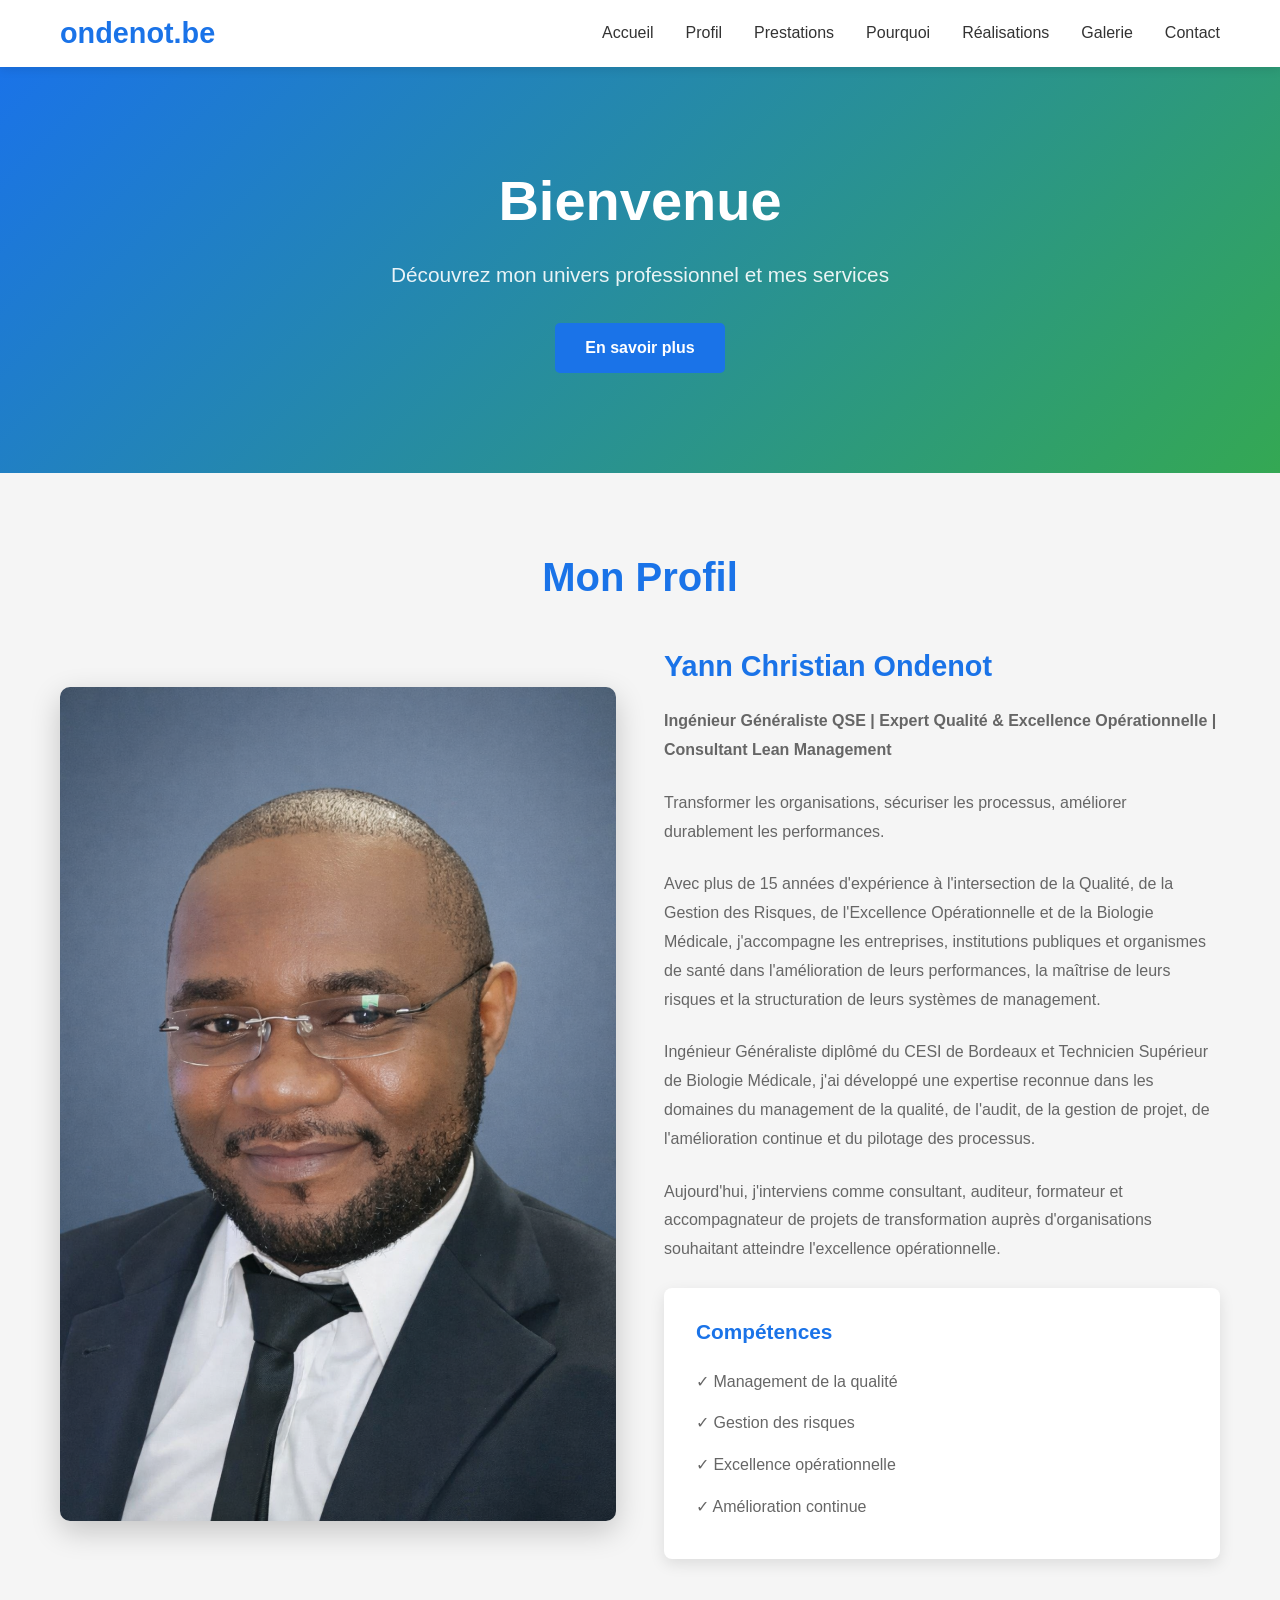
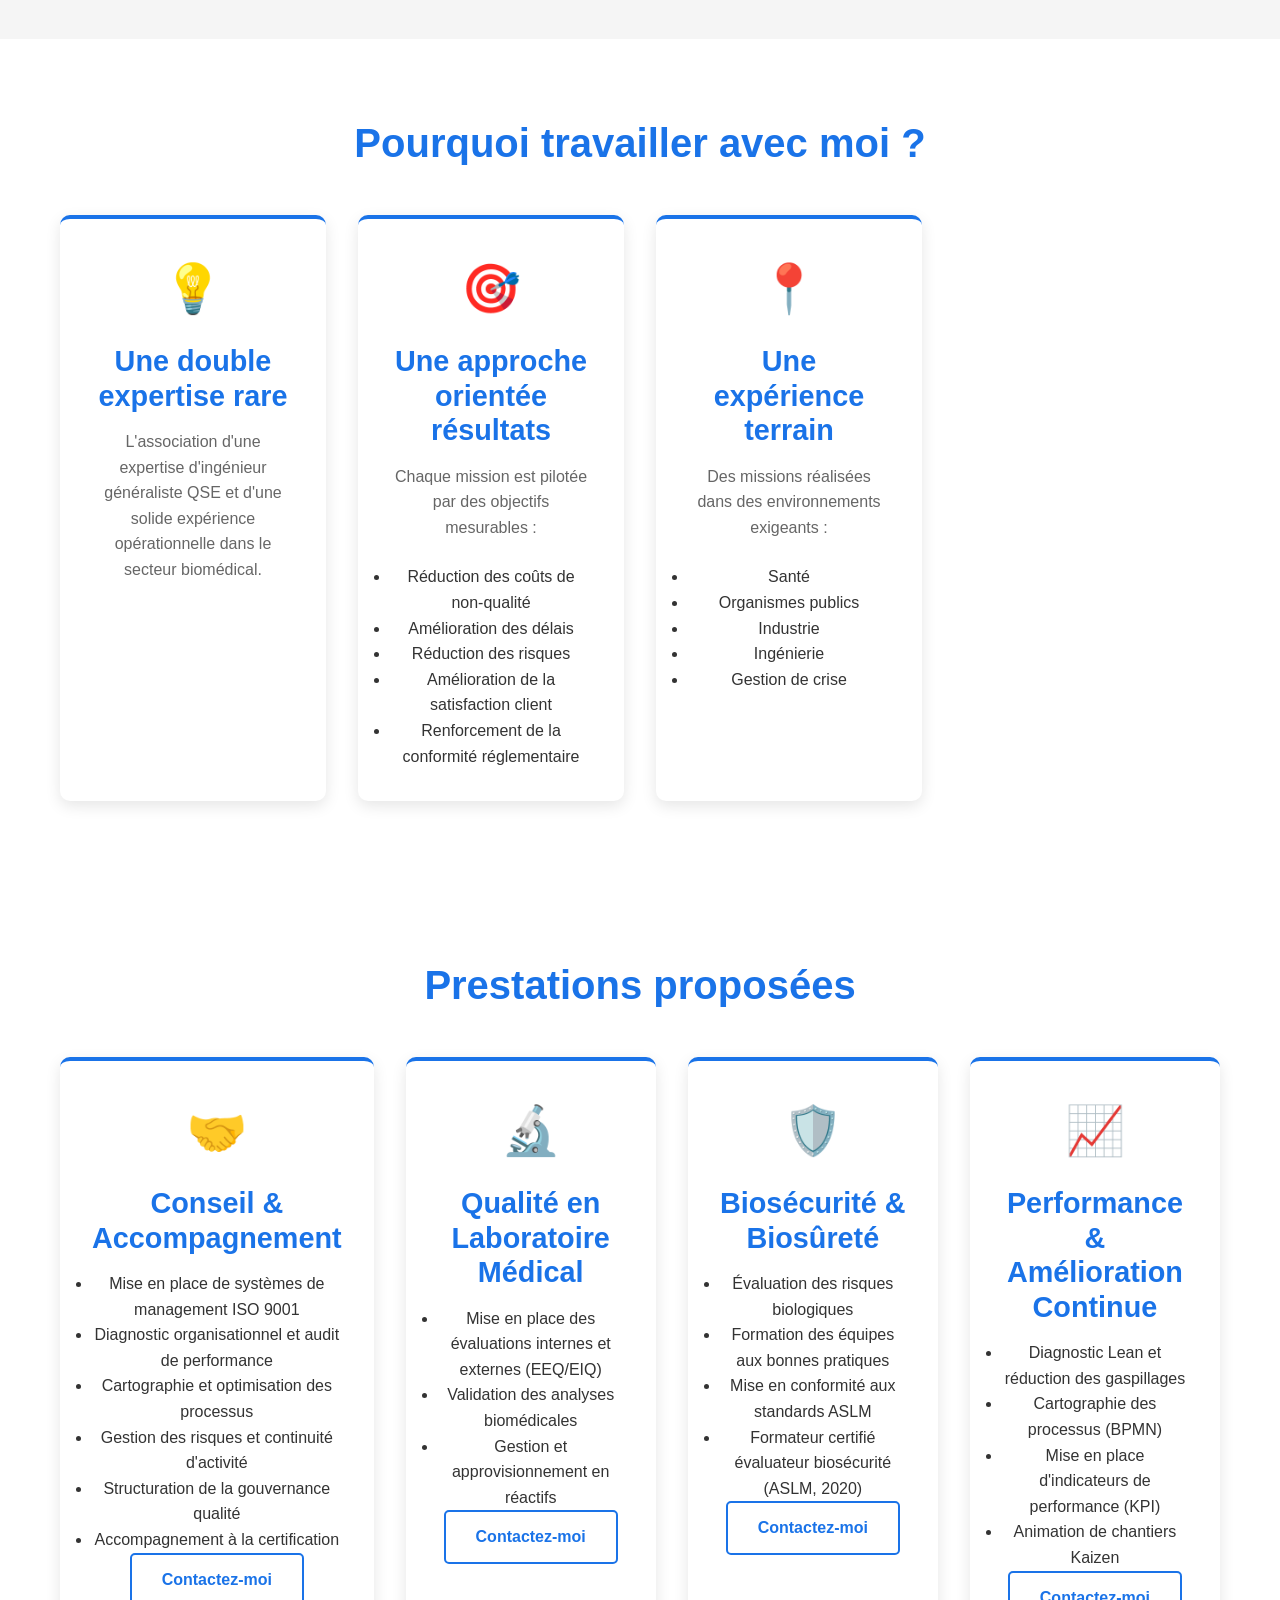
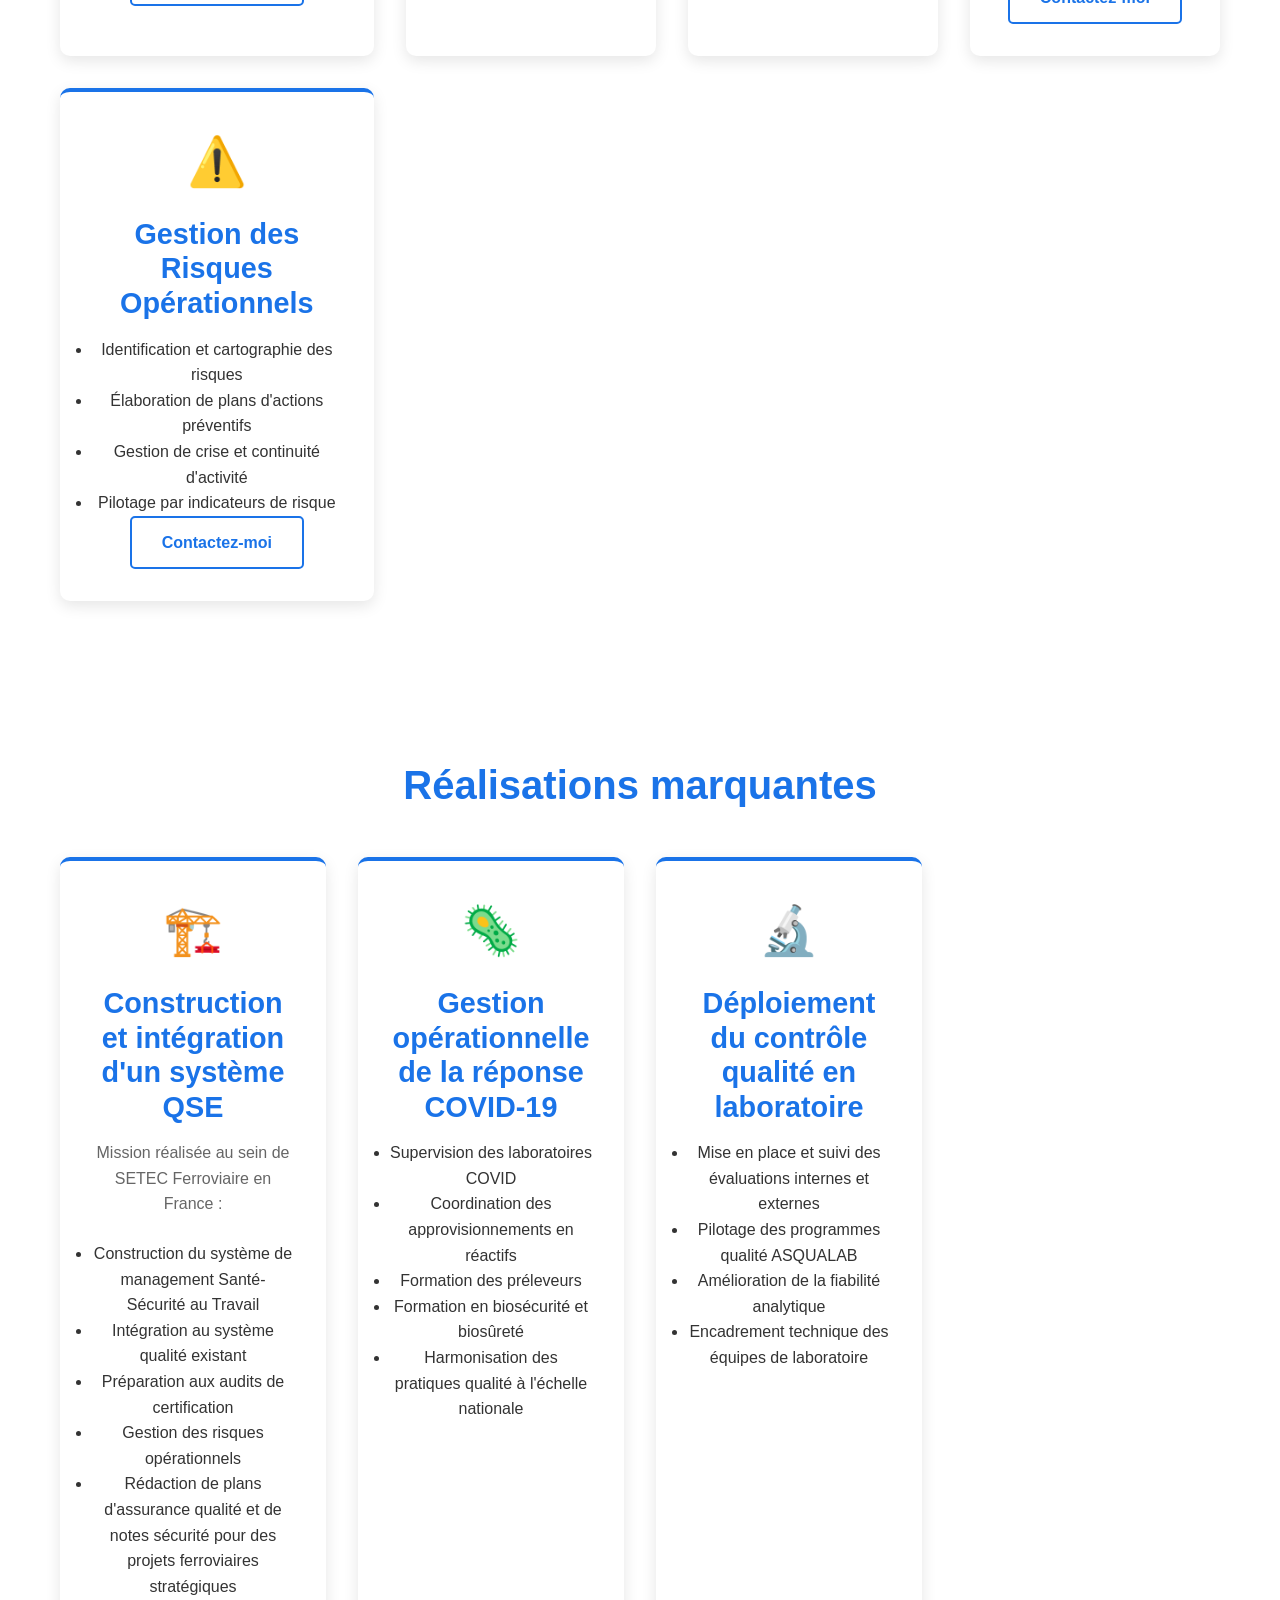
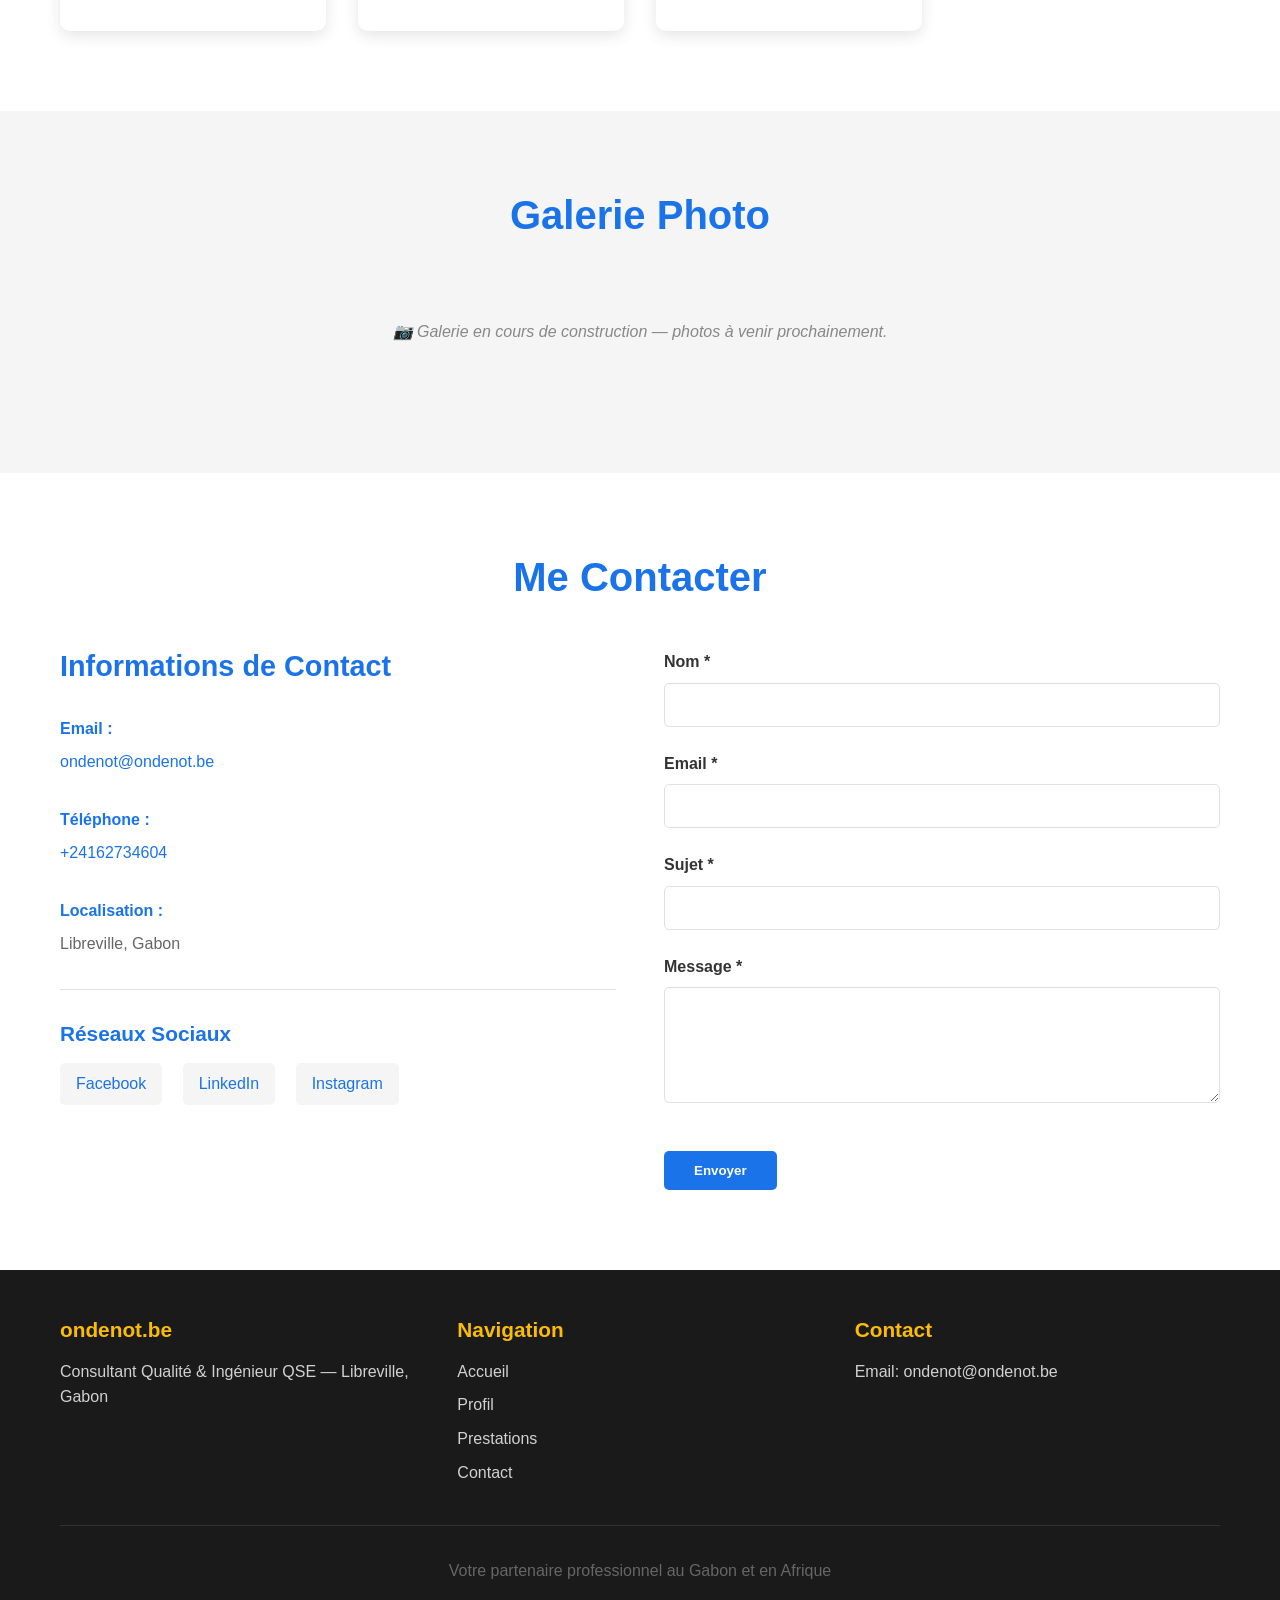
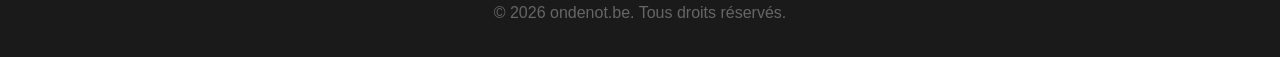
==== commit e72f8a29: "Add files via upload" ====
--- a/docs/index.html
+++ b/docs/index.html
@@ -137,7 +137,6 @@
                         <li>Mise en place des évaluations internes et externes (EEQ/EIQ)</li>
                         <li>Validation des analyses biomédicales</li>
                         <li>Gestion et approvisionnement en réactifs</li>
-                        <li>Préparation à l'accréditation (Asqualab)</li>
                     </ul>
                     <a href="#contact" class="btn btn-secondary">Contactez-moi</a>
                 </div>
@@ -171,17 +170,6 @@
                         <li>Élaboration de plans d'actions préventifs</li>
                         <li>Gestion de crise et continuité d'activité</li>
                         <li>Pilotage par indicateurs de risque</li>
-                    </ul>
-                    <a href="#contact" class="btn btn-secondary">Contactez-moi</a>
-                </div>
-                <div class="prestation-card">
-                    <div class="card-icon">🎓</div>
-                    <h3>Formation & Enseignement</h3>
-                    <ul>
-                        <li>Formation en qualité, biosécurité et techniques de laboratoire</li>
-                        <li>Ingénierie pédagogique et conception de supports</li>
-                        <li>Enseignement universitaire (IMSA — filières TSBM)</li>
-                        <li>Statistiques appliquées et maîtrise des procédés (Minitab)</li>
                     </ul>
                     <a href="#contact" class="btn btn-secondary">Contactez-moi</a>
                 </div>
